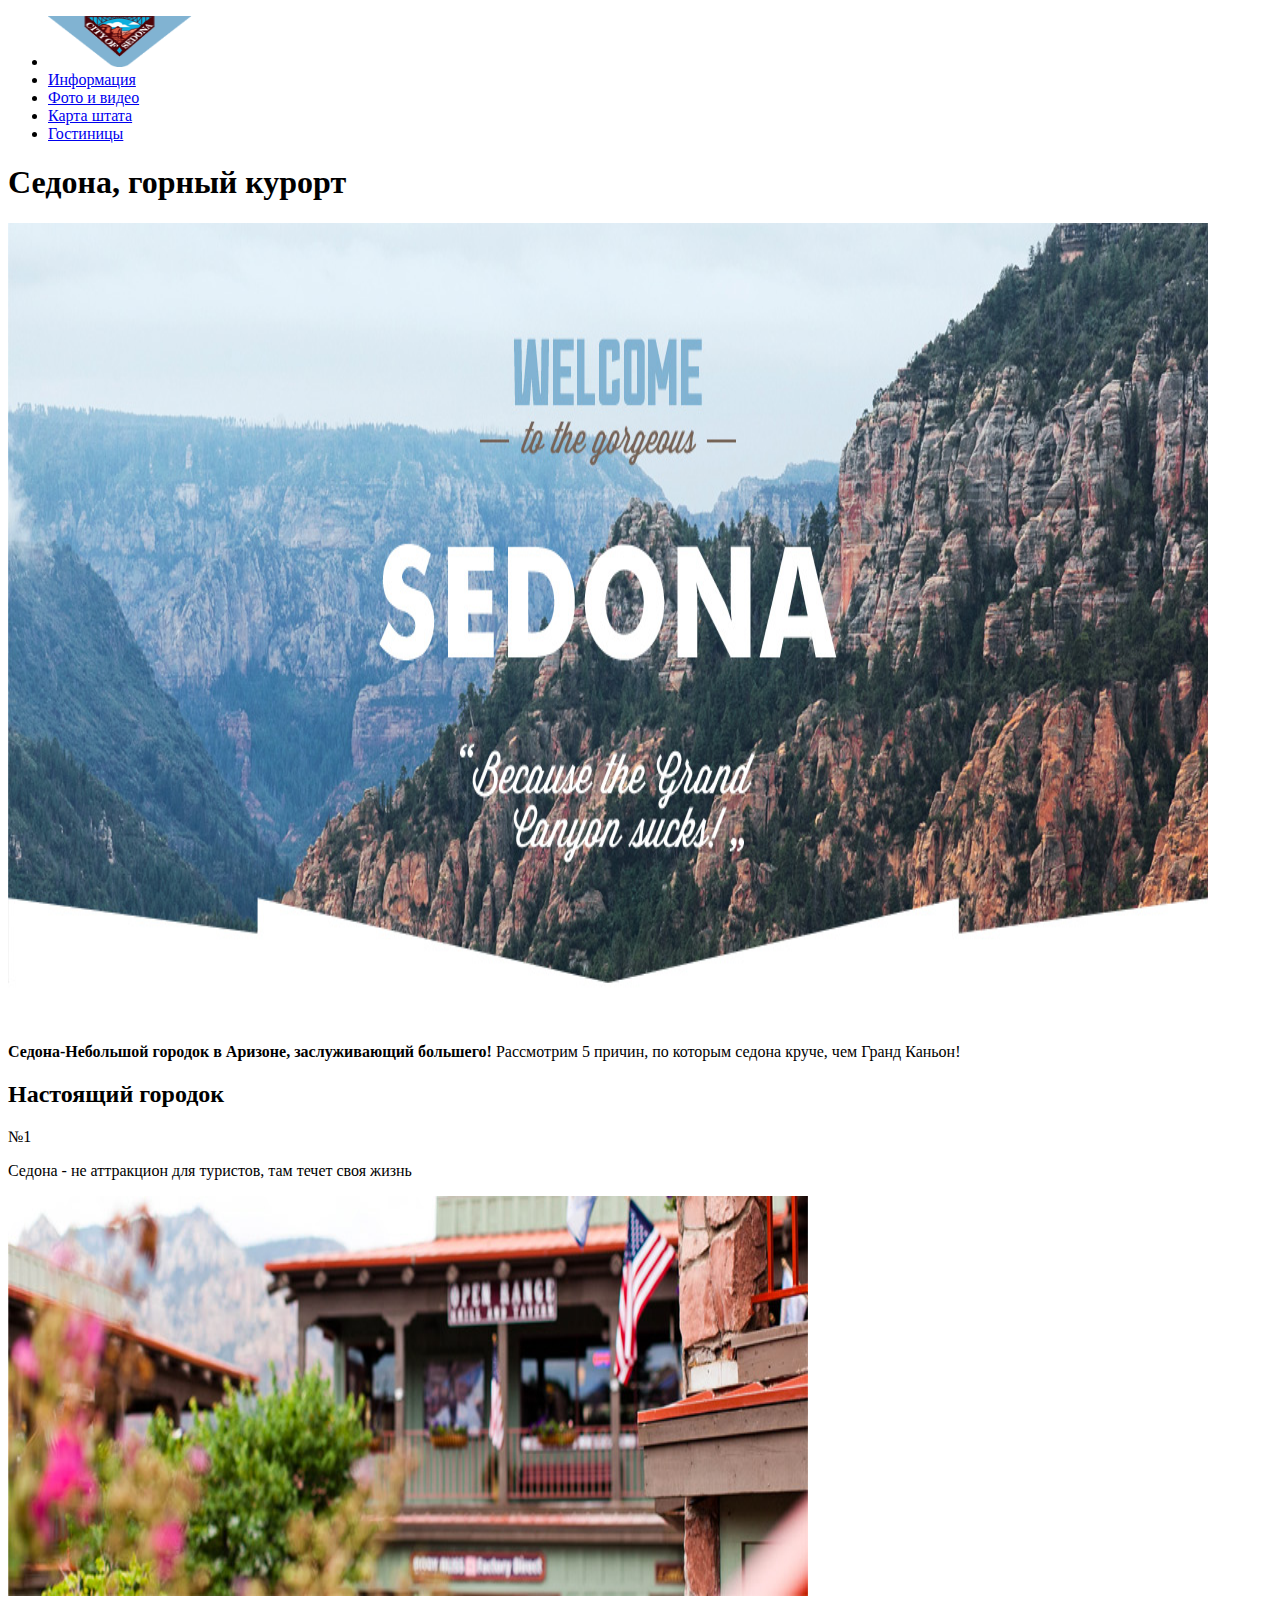
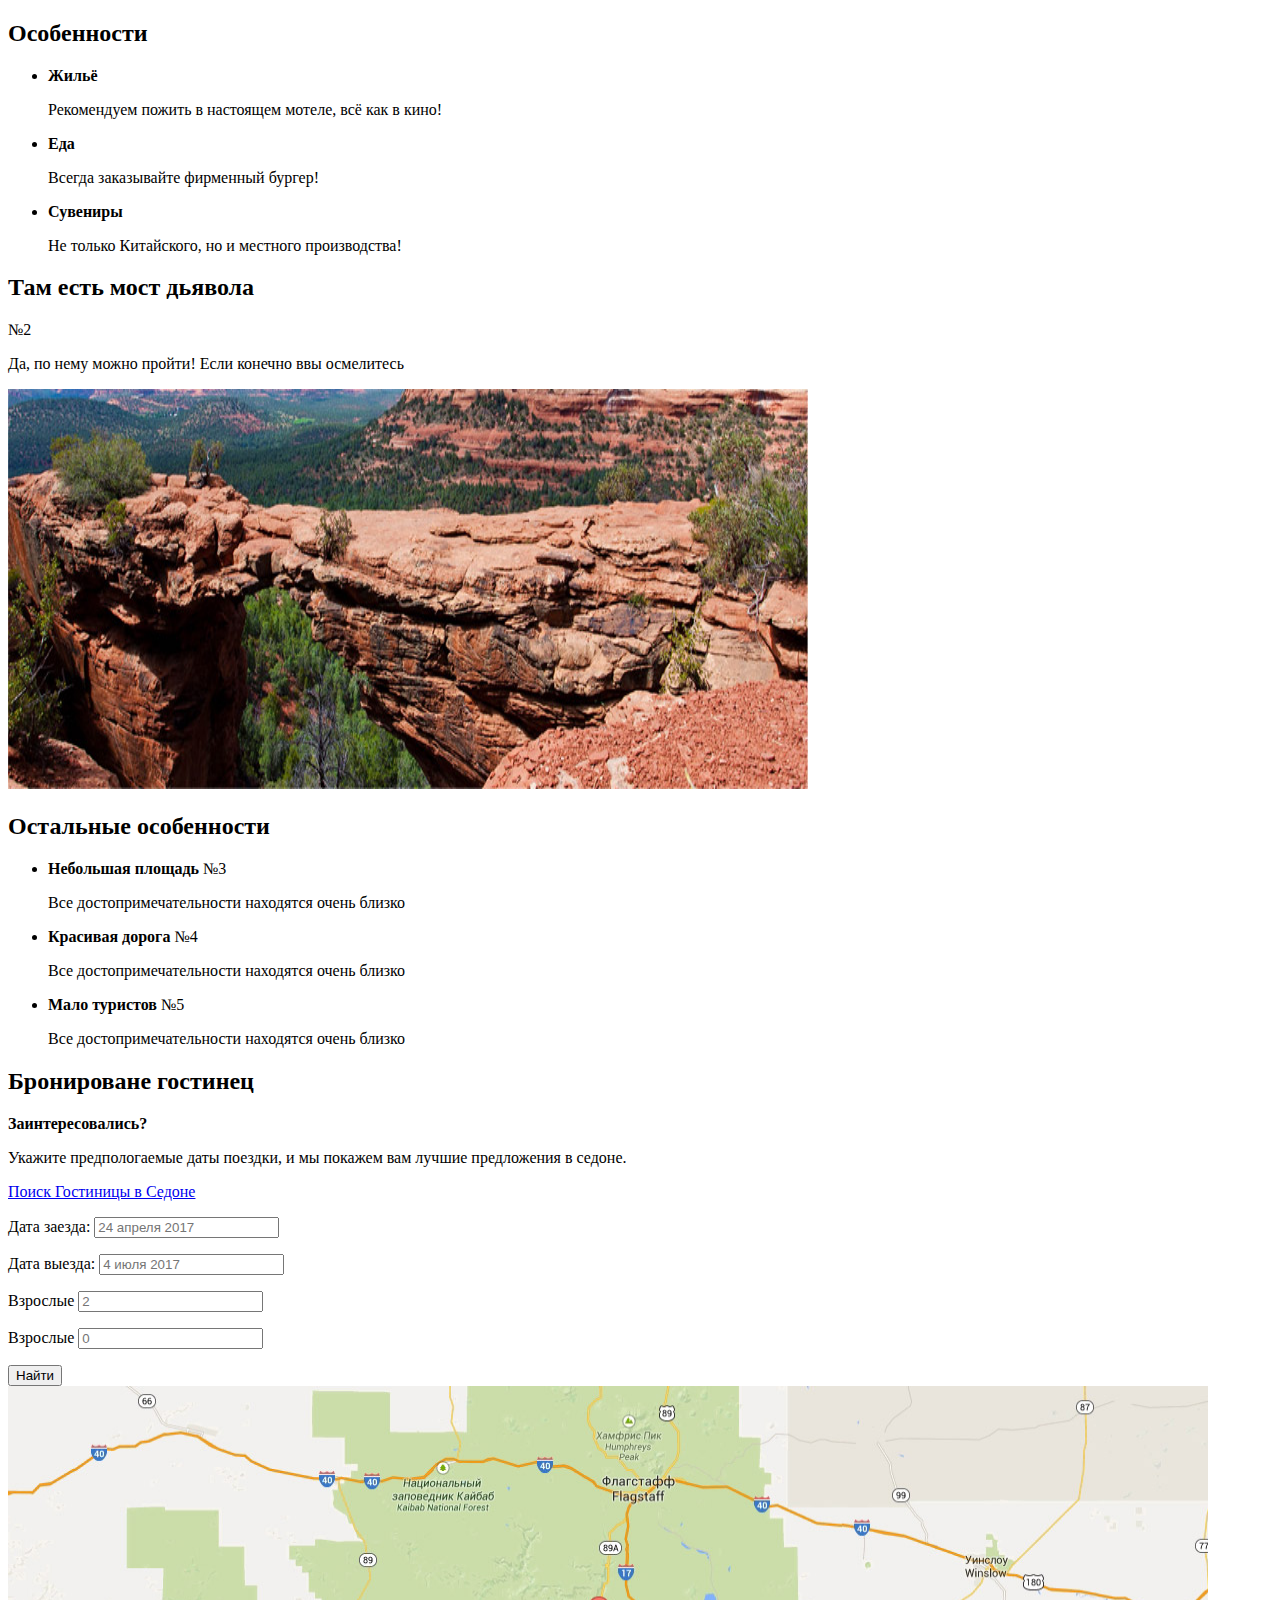
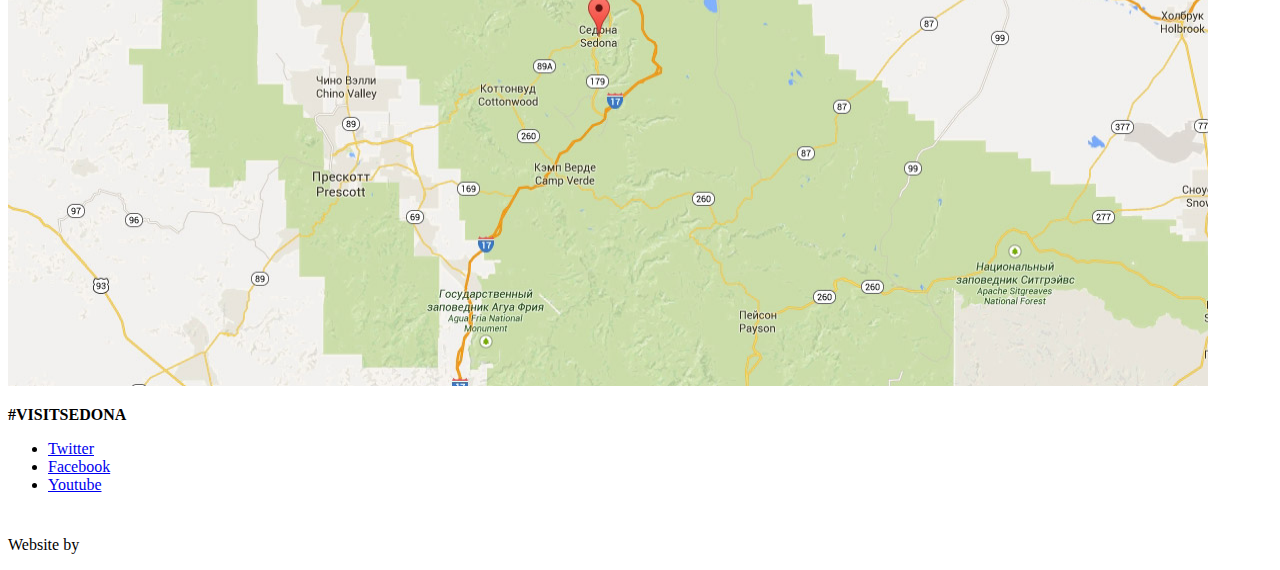
==== Sedona/index.html @ 6affe946 "HTML FULL READY NEXT CSS" ====
<!doctype html>
<html lang='ru'>
  <head>
    <title>Sedona</title>
    <meta charset="utf-8">
    <link rel="stylesheet" href="css/style.css">
  </head>
  <body>
    <header class= "main-header">
      <nav class= "main-nav">
        <ul class= "site-navigate">
          <li><a href= "#" class="main-logo"><img src= "img/logo.png" width="144" height="51" alt= "Логотип Седоны"></a></li>
          <li><a href= "#">Информация</a></li>
          <li><a href= "#">Фото и видео</a></li>
          <li><a href= "#">Карта штата</a></li>
          <li><a href= "#">Гостиницы</a></li>
        </ul>
      </nav>
    </header>
    <main>
      <h1 class="visually-hidden">Седона, горный курорт</h1>
      <img src= "img/index/bg.jpg" class= "main-img" width= "1200" height= "800" alt= "Главный вид гор Седоны">
      <p class= "slogan">
        <b>Седона-Небольшой городок в Аризоне, заслуживающий большего!</b>
        <span>Рассмотрим 5 причин, по которым седона круче, чем Гранд Каньон!</span>
      </p>
      <section class= "feature-top">
        <div class= "feature feature-left">
          <h2>Настоящий городок</h2>
          <span class= "numb">№1</span>
          <p>Седона - не аттракцион для туристов, там течет своя жизнь</p>
        </div>
        <img src= "img/index/feature-1.jpg" width= "800" height= "400" alt= "Изображение отеля">
      </section>
      <section class= "specials">
        <h2 class= "visually-hidden">Особенности</h2>
        <ul class= "specials-list">
          <li class= "home">
            <b>Жильё</b>
            <p>Рекомендуем пожить в настоящем мотеле, всё как в кино!</p>
          </li>
          <li class= "burger">
            <b>Еда</b>
            <p>Всегда заказывайте фирменный бургер!</p>
          </li>
          <li class= "present">
            <b>Сувениры</b>
            <p>Не только Китайского, но и местного производства!</p>
          </li>
        </ul>
      </section>
      <section class= "feature-down">
        <div class= "feature feature-right">
          <h2>Там есть мост дьявола</h2>
          <span class= "numb">№2</span>
          <p>Да, по нему можно пройти! Если конечно ввы осмелитесь</p>
        </div>
        <img src= "img/index/feature-2.jpg" width= "800" height= "400" alt= "Изображение Гранд-каньона">
      </section>
      <section class= "other-feature">
        <h2 class= "visually-hidden">Остальные особенности</h2>
        <ul class= "feature-list">
          <li>
            <b>Небольшая площадь</b>
            <span class= "numb">№3</span>
            <p>Все достопримечательности находятся очень близко</p>
          </li>
          <li>
            <b>Красивая дорога</b>
            <span class= "numb">№4</span>
            <p>Все достопримечательности находятся очень близко</p>
          </li>
          <li>
            <b>Мало туристов</b>
            <span class= "numb">№5</span>
            <p>Все достопримечательности находятся очень близко</p>
          </li>
        </ul>
      </section>
      <section class= "booking">
        <h2 class= "visually-hidden">Бронироване гостинец</h2>
        <b>Заинтересовались?</b>
        <p>Укажите предпологаемые даты поездки, и мы покажем вам лучшие предложения в седоне.</p>
        <a href= "#" class= "booking-button">Поиск Гостиницы в Седоне</a>
        <form method= "post" action= "https://echo.htmlacademy.ru" class= "booking-form">
          <p>
            <label for= "checkin">Дата заезда:</label>
            <input type= "text" id= "checkin" name="checkin" value="" placeholder="24 апреля 2017">
          </p>
          <p>
            <label for= "checkout">Дата выезда:</label>
            <input type= "text" id= "checkout" name="checkout" value="" placeholder="4 июля 2017">
          </p>
          <div class= "guests">
            <p>
              <label for= "adult">Взрослые</label>
              <span class= "plus"></span>
              <input type= "number" id= "adult" name="adult" value="" placeholder="2">
              <span class= "minus"></span>
            </p>
            <p>
              <label for= "child">Взрослые</label>
              <span class= "plus"></span>
              <input type= "number" id= "child" name="child" value="" placeholder="0">
              <span class= "minus"></span>
            </p>
          </div>
          <button type= "submit" class= "button button-booking">Найти</button>
        </form>
      </section>
      <img src= "img/index/map.jpg" class= "map" width="1200" height="600" alt="Карта">
    </main>
    <footer class= "main-footer">
      <p><b class= "Heshtag"> #VISITSEDONA </b></p>
      <div class= "social">
        <ul class= "social-list">
          <li><a href= "#" class= "button social-button social-button-tw" aria-label= "Twitter">Twitter</a></li>
          <li><a href= "#" class= "button social-button social-button-fb" aria-label= "Facebook">Facebook</a></li>
          <li><a href= "#" class= "button social-button social-button-yt" aria-label= "Youtube">Youtube</a></li>
        </ul>
      </div>
      <p class= "copyright">
        <span>Website by</span>
        <a href= "#"><img src= "img/htmllogo.svg" width= "115" height="40" alt= "Логотип HTMLACADEMY"></a>
      </p>
    </footer>
  </body>
</html>
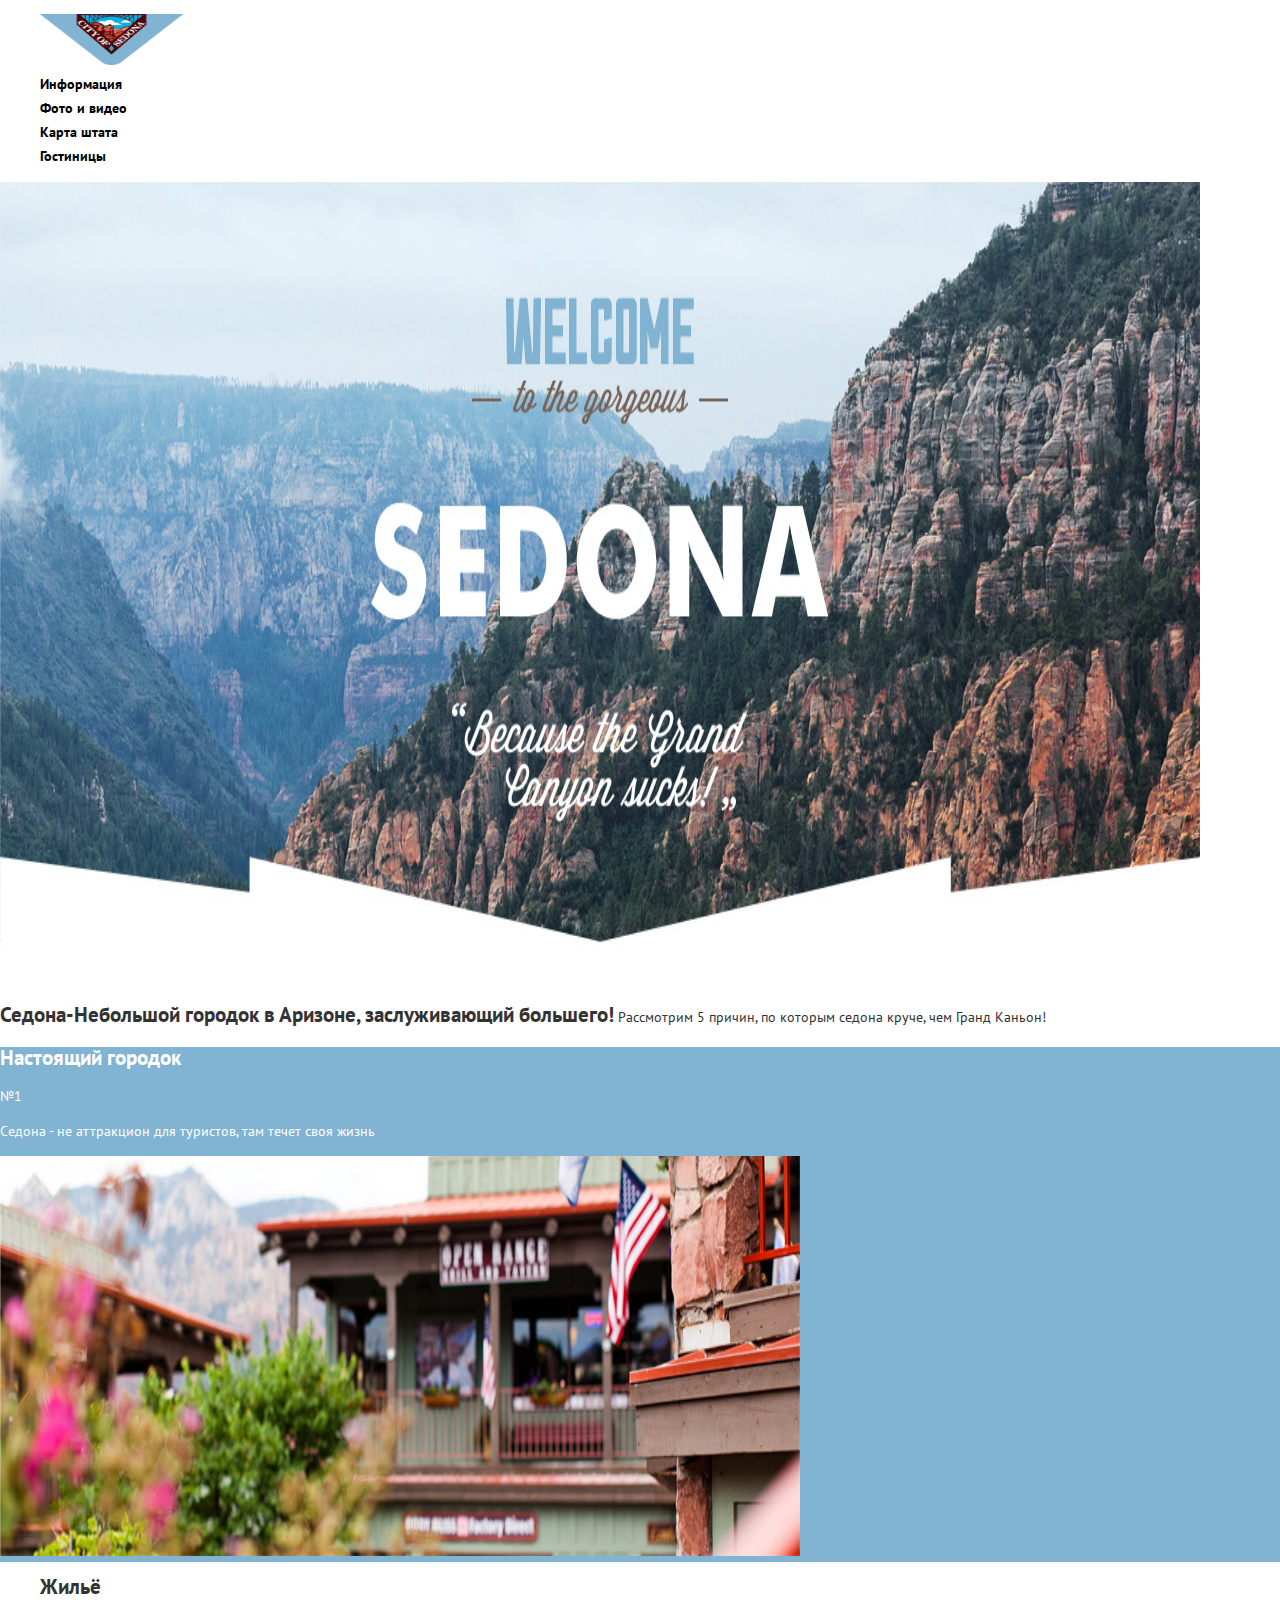
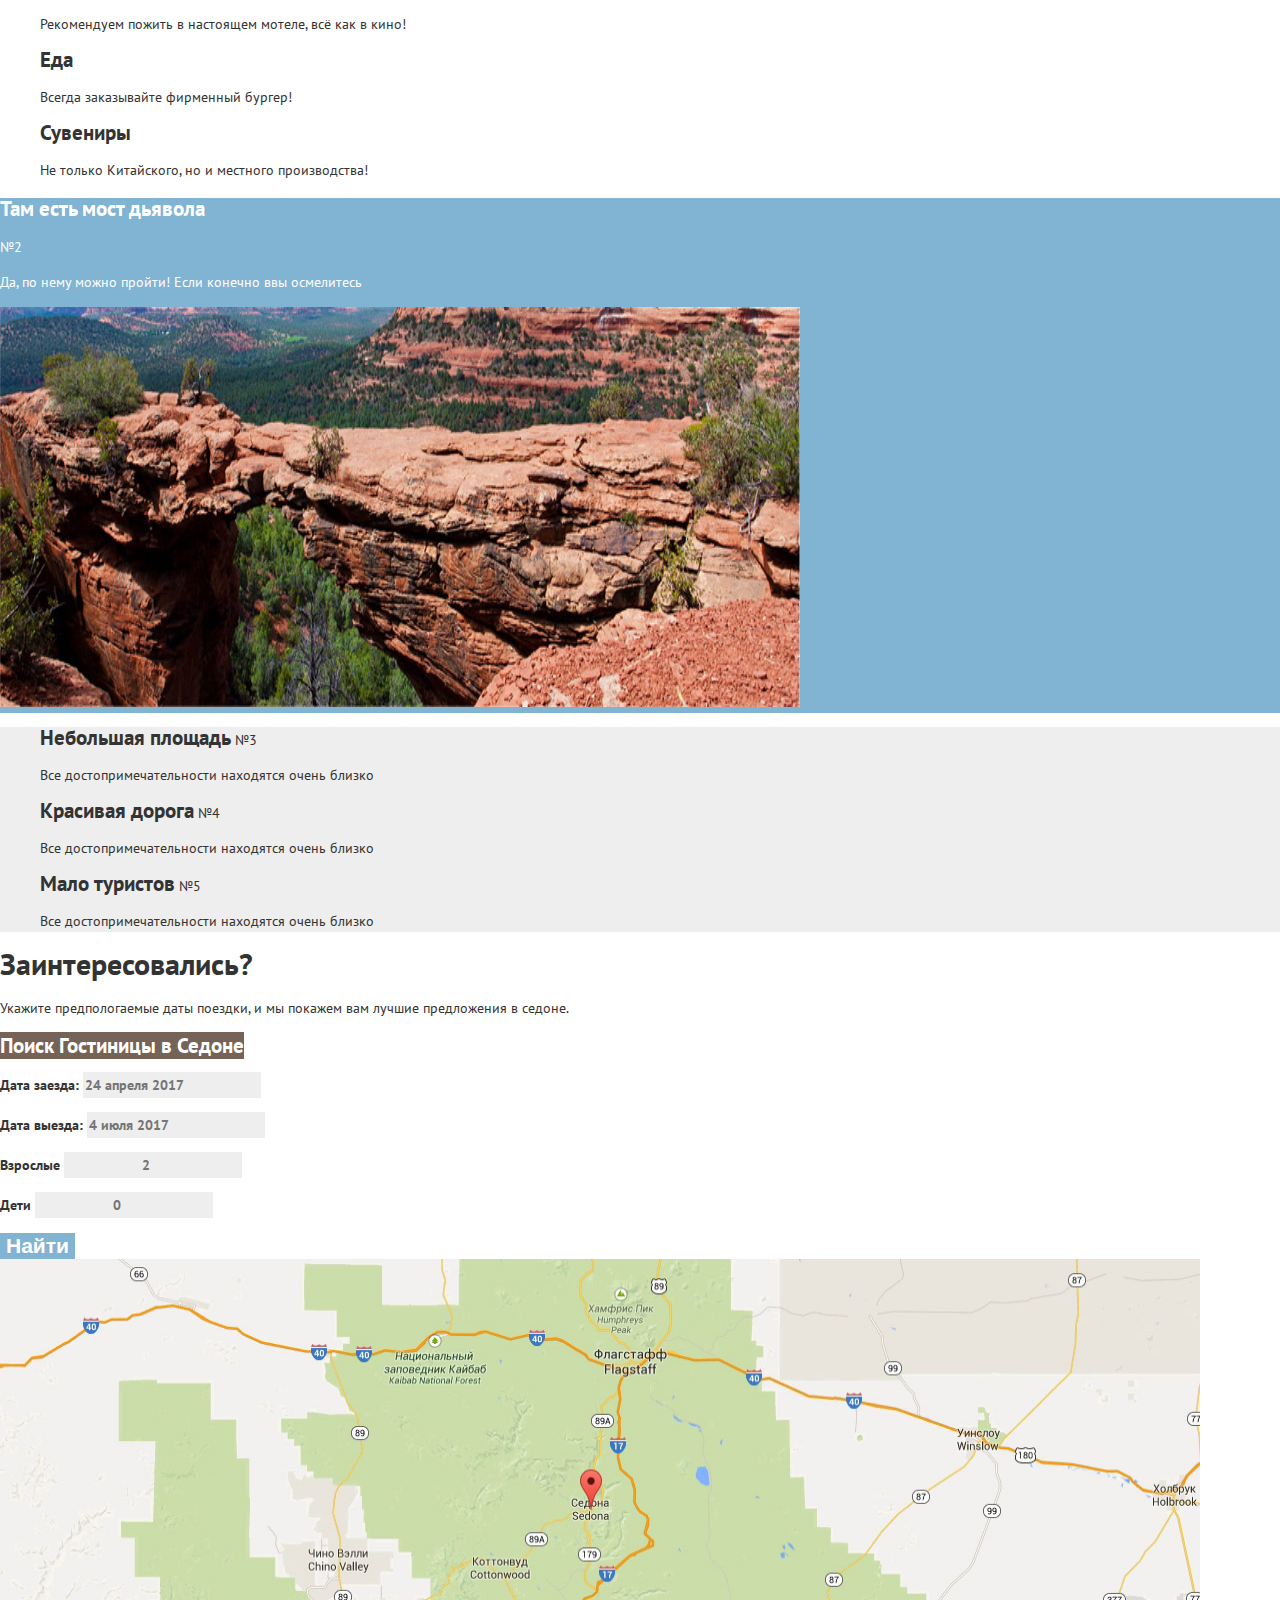
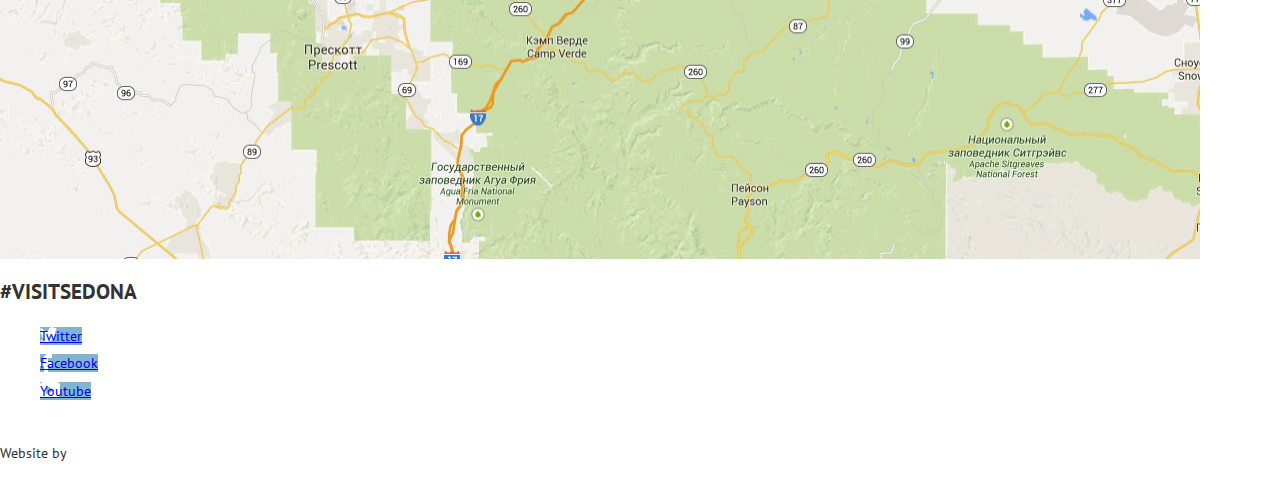
==== commit 34c2aa8c: "Sedona Base CSS READY" ====
--- a/Sedona/index.html
+++ b/Sedona/index.html
@@ -3,6 +3,7 @@
   <head>
     <title>Sedona</title>
     <meta charset="utf-8">
+    <link href="https://fonts.googleapis.com/css2?family=PT+Sans:wght@400;700&display=swap" rel="stylesheet">
     <link rel="stylesheet" href="css/style.css">
   </head>
   <body>
@@ -24,7 +25,7 @@
         <b>Седона-Небольшой городок в Аризоне, заслуживающий большего!</b>
         <span>Рассмотрим 5 причин, по которым седона круче, чем Гранд Каньон!</span>
       </p>
-      <section class= "feature-top">
+      <section class= "feature feature-top">
         <div class= "feature feature-left">
           <h2>Настоящий городок</h2>
           <span class= "numb">№1</span>
@@ -49,7 +50,7 @@
           </li>
         </ul>
       </section>
-      <section class= "feature-down">
+      <section class= "feature feature-down">
         <div class= "feature feature-right">
           <h2>Там есть мост дьявола</h2>
           <span class= "numb">№2</span>
@@ -99,13 +100,13 @@
               <span class= "minus"></span>
             </p>
             <p>
-              <label for= "child">Взрослые</label>
+              <label for= "child">Дети</label>
               <span class= "plus"></span>
               <input type= "number" id= "child" name="child" value="" placeholder="0">
               <span class= "minus"></span>
             </p>
           </div>
-          <button type= "submit" class= "button button-booking">Найти</button>
+          <button type= "submit" class= "button find-booking">Найти</button>
         </form>
       </section>
       <img src= "img/index/map.jpg" class= "map" width="1200" height="600" alt="Карта">
@@ -114,9 +115,9 @@
       <p><b class= "Heshtag"> #VISITSEDONA </b></p>
       <div class= "social">
         <ul class= "social-list">
-          <li><a href= "#" class= "button social-button social-button-tw" aria-label= "Twitter">Twitter</a></li>
-          <li><a href= "#" class= "button social-button social-button-fb" aria-label= "Facebook">Facebook</a></li>
-          <li><a href= "#" class= "button social-button social-button-yt" aria-label= "Youtube">Youtube</a></li>
+          <li><a href= "#" class= "social-button social-button-tw" aria-label= "Twitter">Twitter</a></li>
+          <li><a href= "#" class= "social-button social-button-fb" aria-label= "Facebook">Facebook</a></li>
+          <li><a href= "#" class= "social-button social-button-yt" aria-label= "Youtube">Youtube</a></li>
         </ul>
       </div>
       <p class= "copyright">
--- a/Sedona/css/style.css
+++ b/Sedona/css/style.css
@@ -0,0 +1,227 @@
+.visually-hidden{
+  padding: 0;
+  margin: 0;
+
+  width: 0px;
+  height: 0px;
+  position: absolute;
+  visibility: hidden;
+}
+
+body{
+  margin: 0;
+  padding: 0;
+
+  font-family: "PT Sans","Arial", sans-serif;
+  font-size: 14px;
+  line-height: 21px;
+  color: #333333;
+  background-color: white;
+
+}
+
+.site-navigate{
+  list-style: none;
+}
+
+.site-navigate a{
+  color: black;
+  font-weight: 700;
+  line-height: 24px;
+  text-decoration: none;
+}
+
+.slogan{
+  line-height: 26px;
+}
+
+.slogan b {
+    font-size: 21px;
+}
+
+.feature{
+  background-color: #81b3d2;
+  color: white;
+}
+
+.feature h2{
+  font-size: 21px;
+}
+
+.specials{
+  background-color: #ffffff;
+}
+
+.specials-list,
+.feature-list{
+  list-style: none;
+}
+
+.specials-list b,
+.feature-list b {
+  font-size: 21px;
+}
+
+.other-feature{
+   background-color: #eeeeee;
+}
+
+.booking b{
+  font-size: 30px;
+  line-height: 36px;
+}
+
+.booking p{
+  line-height: 24px;
+}
+
+.booking-button{
+  color: white;
+  font-weight: bold;
+  font-size: 21px;
+  line-height: 24px;
+
+  background-color: #766357;
+  text-align: center;
+  vertical-align: middle;
+  text-decoration: none;
+}
+
+.booking-form{
+  line-height: 26px;
+  font-weight: bold;
+}
+
+.booking-form input{
+  font: inherit;
+  background-color: #eeeeee;
+  border: 0;
+}
+
+.guests input{
+  text-align: center;
+}
+
+.find-booking{
+  color: white;
+  font-weight: bold;
+  font-size: 21px;
+  line-height: 24px;
+  border: 0;
+
+  background-color: #81b3d2;
+  text-align: center;
+  vertical-align: middle;
+  text-decoration: none;
+}
+
+.main-footer{
+  line-height: 26px;
+  background-color: rgba(255,255,255,0.9);
+}
+
+.Heshtag{
+  font-size: 21px;
+  font-weight: bold;
+}
+
+.social-list{
+  list-style: none;
+}
+
+.social-button{
+  background-color:#81b3d2;
+  text-align: center;
+  vertical-align: middle;
+
+}
+
+.social-button-tw{
+  background-image: url("../img/index/twitter.svg");
+  background-repeat: no-repeat;
+}
+
+.social-button-fb{
+  background-image: url("../img/index/fb.svg");
+  background-repeat: no-repeat;
+}
+.social-button-yt{
+  background-image: url("../img/index/youtube.svg");
+  background-repeat: no-repeat;
+}
+
+.options{
+  color: white;
+  background-image: url("../img/hotels/filter.jpg");
+}
+
+.additional-list{
+  list-style: none;
+}
+
+.options h2{
+  font-size: 16px;
+  line-height: 21px;
+}
+
+.filter{
+  font-size: 12px;
+  line-height: 18px;
+}
+
+.filter-options{
+  list-style: none;
+}
+
+.filter-options a{
+  color: #e6e6e6;
+}
+
+.filter-options .active-option{
+  color: #81b3d2;
+  text-decoration: none;
+}
+
+.filter h2{
+  font-size: 21px;
+  line-height: 26px;
+  font-weight: bold;
+}
+
+.filter-buttons{
+  list-style: none;
+}
+
+.hotels-list{
+  list-style: none;
+}
+
+.hotel h3{
+  font-size:21px;
+  line-height: 26px;
+}
+
+.button{
+  text-align: center;
+  font-weight: bold;
+  text-decoration: none;
+  color: white;
+  vertical-align: middle;
+}
+
+.button-blue{
+  background-color: #81b3d2;
+}
+
+.button-brown{
+  background-color: #766357;
+}
+
+.rate{
+  background-color: #f2f2f2;
+}
+
+.starts{
+  background-image: url(../img/hotels/star.svg);
+  background-repeat: repeat-x;
+}
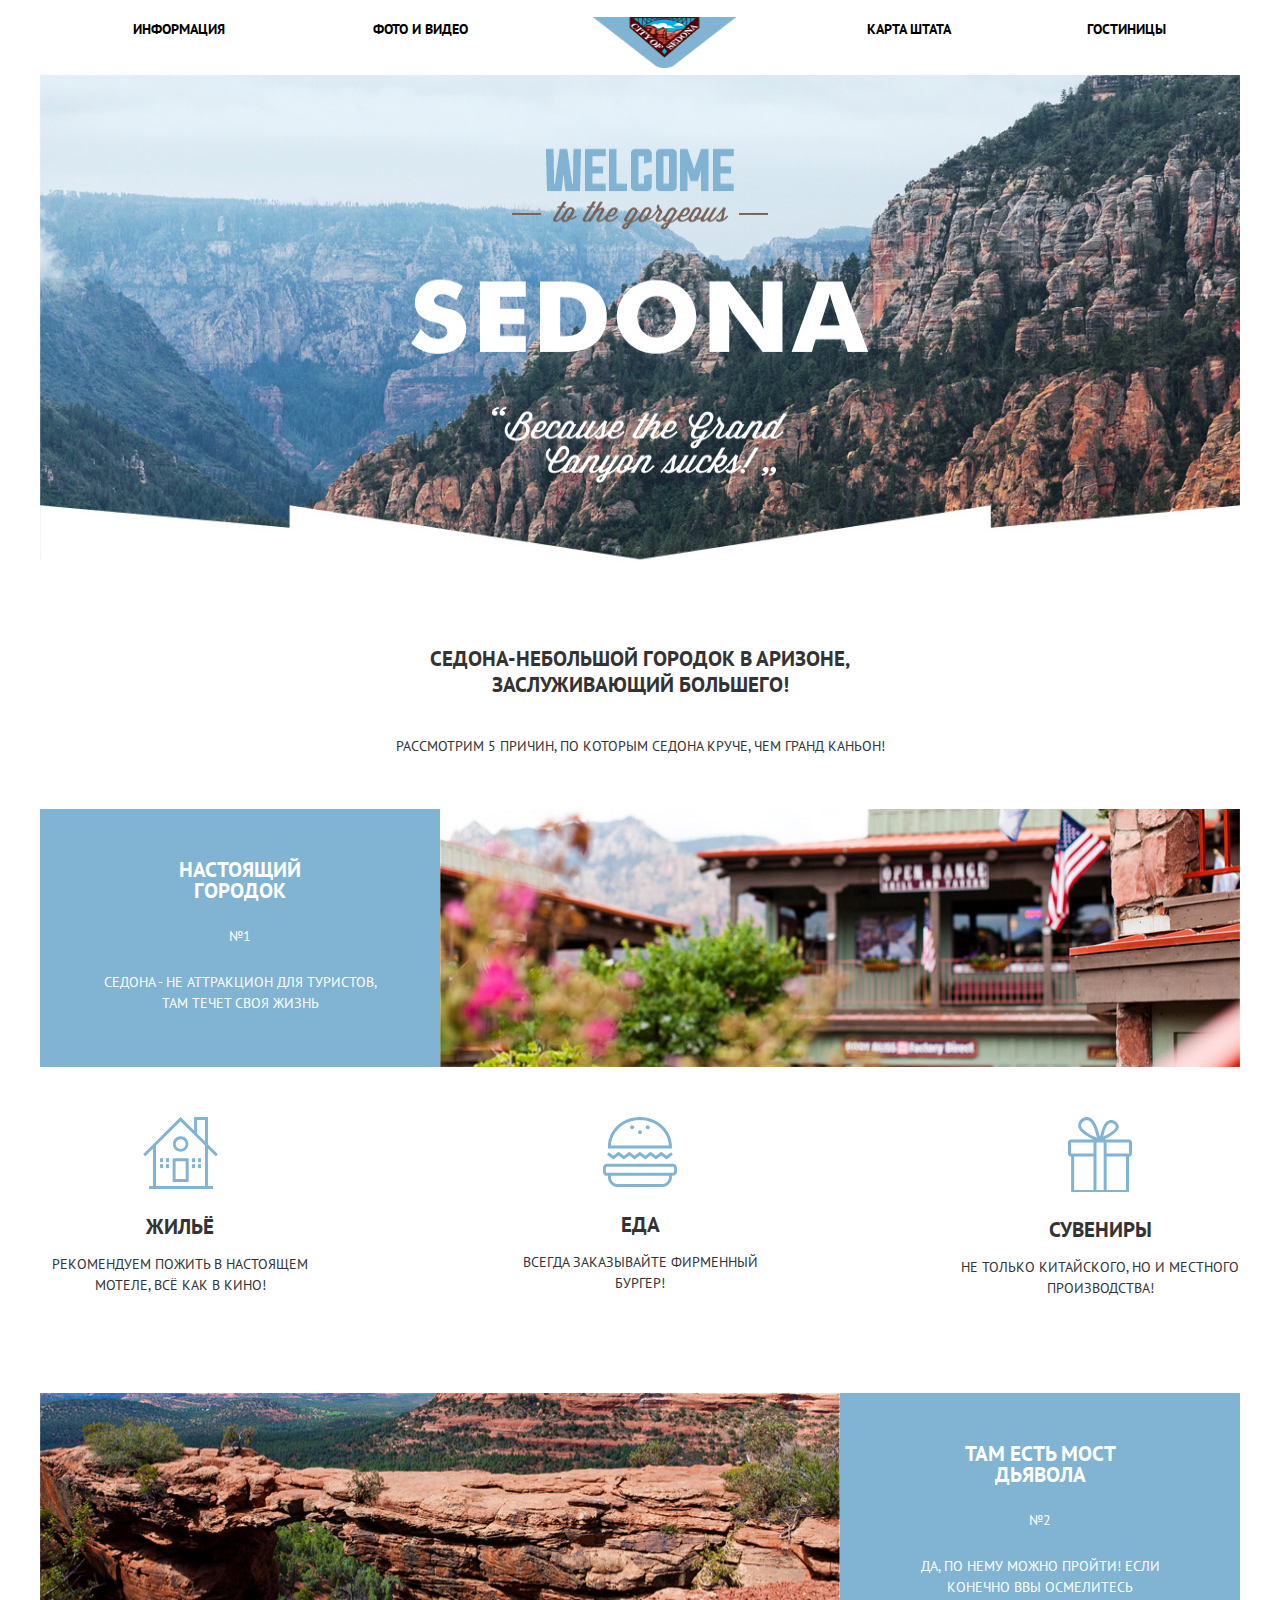
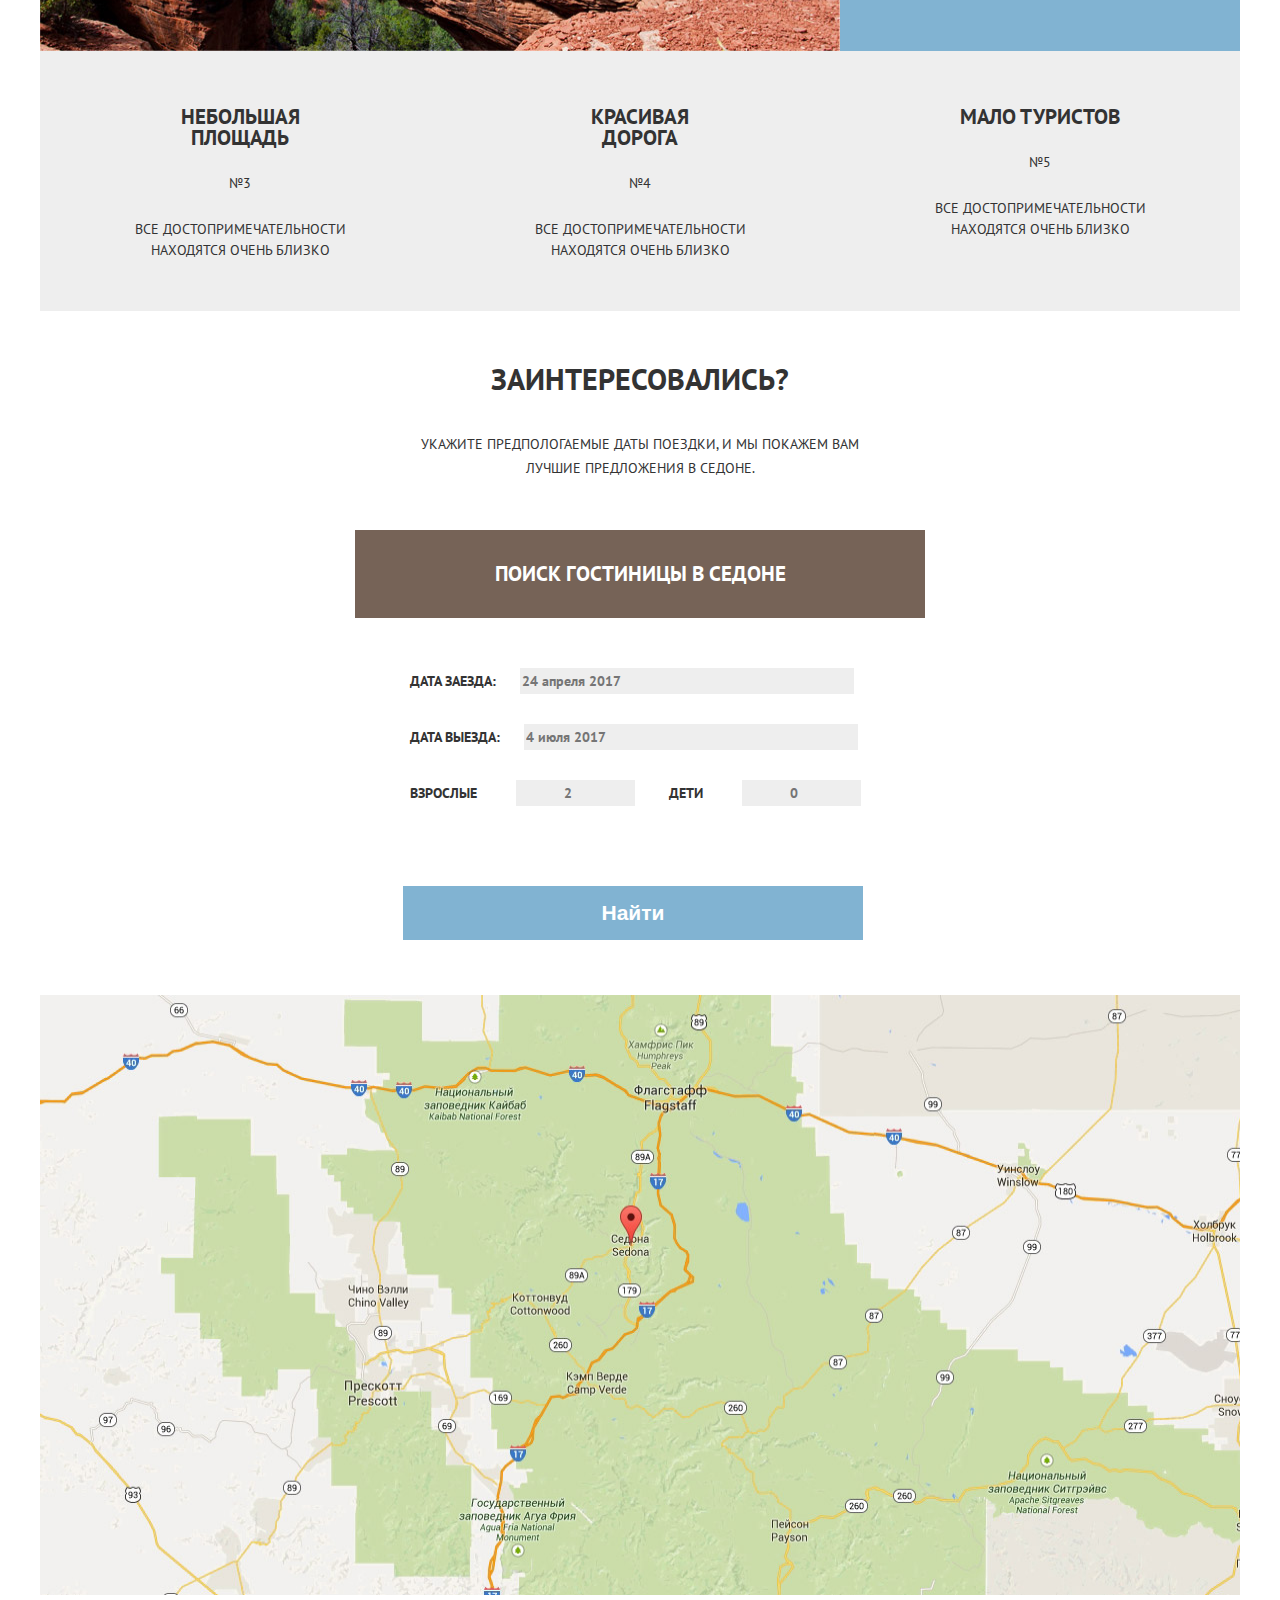
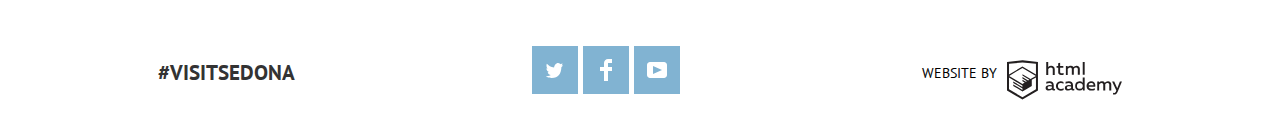
==== commit 7b1b2154: "Sedona WEB Full READY" ====
--- a/Sedona/index.html
+++ b/Sedona/index.html
@@ -8,81 +8,99 @@
   </head>
   <body>
     <header class= "main-header">
+      <div class= "container">
       <nav class= "main-nav">
         <ul class= "site-navigate">
-          <li><a href= "#" class="main-logo"><img src= "img/logo.png" width="144" height="51" alt= "Логотип Седоны"></a></li>
+          <li class="main-logo"><a href= "#" ><img src= "img/logo.png" width="144" height="51" alt= "Логотип Седоны"></a></li>
           <li><a href= "#">Информация</a></li>
           <li><a href= "#">Фото и видео</a></li>
           <li><a href= "#">Карта штата</a></li>
           <li><a href= "#">Гостиницы</a></li>
         </ul>
       </nav>
+    </div>
     </header>
     <main>
+      <div class= "container">
       <h1 class="visually-hidden">Седона, горный курорт</h1>
       <img src= "img/index/bg.jpg" class= "main-img" width= "1200" height= "800" alt= "Главный вид гор Седоны">
       <p class= "slogan">
         <b>Седона-Небольшой городок в Аризоне, заслуживающий большего!</b>
         <span>Рассмотрим 5 причин, по которым седона круче, чем Гранд Каньон!</span>
       </p>
-      <section class= "feature feature-top">
-        <div class= "feature feature-left">
+    </div>
+      <section class= "features feature-top">
+        <div class= "container">
+        <div class= "feature-about feature-left">
           <h2>Настоящий городок</h2>
           <span class= "numb">№1</span>
           <p>Седона - не аттракцион для туристов, там течет своя жизнь</p>
         </div>
-        <img src= "img/index/feature-1.jpg" width= "800" height= "400" alt= "Изображение отеля">
+        <img src= "img/index/feature-1.jpg" width= "800" height= "258" alt= "Изображение отеля">
+        </div>
       </section>
+            <div class= "container">
       <section class= "specials">
         <h2 class= "visually-hidden">Особенности</h2>
         <ul class= "specials-list">
-          <li class= "home">
+          <li>
+            <span class= "specials-img home"></span>
             <b>Жильё</b>
             <p>Рекомендуем пожить в настоящем мотеле, всё как в кино!</p>
           </li>
-          <li class= "burger">
+          <li>
+            <span class= "specials-img burger"></span>
             <b>Еда</b>
             <p>Всегда заказывайте фирменный бургер!</p>
           </li>
-          <li class= "present">
+          <li>
+            <span class= "specials-img present"></span>
             <b>Сувениры</b>
             <p>Не только Китайского, но и местного производства!</p>
           </li>
         </ul>
       </section>
-      <section class= "feature feature-down">
-        <div class= "feature feature-right">
+      </div>
+      <section class= "features feature-down">
+        <div class= "container">
+        <div class= "feature-about feature-right">
           <h2>Там есть мост дьявола</h2>
           <span class= "numb">№2</span>
           <p>Да, по нему можно пройти! Если конечно ввы осмелитесь</p>
         </div>
-        <img src= "img/index/feature-2.jpg" width= "800" height= "400" alt= "Изображение Гранд-каньона">
+        <img src= "img/index/feature-2.jpg" width= "800" height= "258" alt= "Изображение Гранд-каньона">
+        </div>
       </section>
+      <div class= "container">
       <section class= "other-feature">
         <h2 class= "visually-hidden">Остальные особенности</h2>
         <ul class= "feature-list">
-          <li>
+          <li class= "feature-about">
             <b>Небольшая площадь</b>
             <span class= "numb">№3</span>
             <p>Все достопримечательности находятся очень близко</p>
           </li>
-          <li>
+          <li class= "feature-about">
             <b>Красивая дорога</b>
             <span class= "numb">№4</span>
             <p>Все достопримечательности находятся очень близко</p>
           </li>
-          <li>
+          <li class= "feature-about">
             <b>Мало туристов</b>
             <span class= "numb">№5</span>
             <p>Все достопримечательности находятся очень близко</p>
           </li>
         </ul>
       </section>
+      </div>
       <section class= "booking">
+        <div class= "container">
+        <div class= "content-text">
         <h2 class= "visually-hidden">Бронироване гостинец</h2>
         <b>Заинтересовались?</b>
         <p>Укажите предпологаемые даты поездки, и мы покажем вам лучшие предложения в седоне.</p>
         <a href= "#" class= "booking-button">Поиск Гостиницы в Седоне</a>
+      </div>
         <form method= "post" action= "https://echo.htmlacademy.ru" class= "booking-form">
           <p>
             <label for= "checkin">Дата заезда:</label>
@@ -108,9 +126,13 @@
           </div>
           <button type= "submit" class= "button find-booking">Найти</button>
         </form>
-      </section>
+      </div>
+    </section>
+    <div class= "container">
       <img src= "img/index/map.jpg" class= "map" width="1200" height="600" alt="Карта">
+    </div>
     </main>
+          <div class= "container">
     <footer class= "main-footer">
       <p><b class= "Heshtag"> #VISITSEDONA </b></p>
       <div class= "social">
@@ -125,5 +147,6 @@
         <a href= "#"><img src= "img/htmllogo.svg" width= "115" height="40" alt= "Логотип HTMLACADEMY"></a>
       </p>
     </footer>
+        </div>
   </body>
 </html>
--- a/Sedona/css/style.css
+++ b/Sedona/css/style.css
@@ -12,6 +12,8 @@
   margin: 0;
   padding: 0;
 
+
+  text-transform: uppercase;
   font-family: "PT Sans","Arial", sans-serif;
   font-size: 14px;
   line-height: 21px;
@@ -20,9 +22,66 @@
 
 }
 
+.container{
+  width:1200px;
+  margin: 0 auto;
+}
+
+.inner-container{
+  width: 1060px;
+  margin: 0 auto;
+}
+
+.wrapper{
+  display: flex;
+}
+
+.main-header .container{
+  margin-top: 17px;
+}
+
+
 .site-navigate{
+  display: flex;
   list-style: none;
-}
+  padding: 0;
+  margin-left: 73px;
+  margin-bottom: 0px;
+}
+
+.site-navigate li{
+  display: flex;
+  width: 110px;
+  margin-right: 130px;
+}
+
+.site-navigate li:nth-child(1){
+  width:144px;
+  order: 3;
+}
+
+.site-navigate li:nth-child(2){
+  order: 1;
+  margin-left: 20px;
+}
+
+.site-navigate li:nth-child(3){
+  order: 2;
+  margin-right: 110px;
+  margin-left: 0px;
+}
+
+.site-navigate li:nth-child(4){
+  order: 3;
+  margin-right: 110px;
+
+}
+
+.site-navigate li:nth-child(5){
+  order: 4;
+  margin-right: 0px;
+}
+
 
 .site-navigate a{
   color: black;
@@ -31,30 +90,128 @@
   text-decoration: none;
 }
 
+.main-img{
+  height: 510px;
+}
+
 .slogan{
+  width: 500px;
+  display: flex;
+  flex-direction: column;
+  margin: 0 auto;
+  margin-top: 55px;
+  margin-bottom: 50px;
   line-height: 26px;
+  text-align: center;
 }
 
 .slogan b {
     font-size: 21px;
-}
-
-.feature{
+    margin-bottom: 35px;
+}
+
+.features{
+  color: white;
+}
+
+.feature-left,
+.feature-right{
   background-color: #81b3d2;
-  color: white;
-}
-
-.feature h2{
+}
+
+.feature-right{
+  order: 2;
+}
+
+.features .container{
+  display: flex;
+  width: 1200px;
+  padding: 0;
+}
+
+.feature-about h2
+{
+  margin: 0 auto;
+  margin-top: 50px;
+  margin-bottom: 25px;
+  width: 160px;
   font-size: 21px;
+}
+
+.feature-about b{
+  margin: 0 auto;
+  margin-top: 55px;
+  margin-bottom: 25px;
+  width: 160px;
+  font-size: 21px;
+}
+
+.feature-about{
+  display:flex;
+  flex-direction: column;
+  width: 400px;
+  text-align: center;
+}
+
+.feature-about p{
+  width:280px;
+  margin: 0 auto;
+  margin-top: 25px;
+  margin-bottom: 50px;
+}
+
+.features img{
+  width: 800px;
 }
 
 .specials{
   background-color: #ffffff;
 }
 
+.specials-list li{
+  width: 280px;
+  text-align: center;
+}
+
+.specials-img{
+  display: block;
+  margin-bottom: 27px;
+  margin-top: 50px;
+  margin-left: auto;
+  margin-right: auto;
+}
+
+.home{
+  width: 75px;
+  height: 72px;
+  background-image: url("../img/index/home.svg");
+  background-repeat: no-repeat;
+}
+
+.burger{
+  width: 74px;
+  height: 70px;
+  background-image: url("../img/index/burger.svg");
+  background-repeat: no-repeat;
+}
+
+.present{
+  height: 75px;
+  width: 64px;
+  background-image: url("../img/index/present.svg");
+  background-repeat: no-repeat;
+}
+
 .specials-list,
 .feature-list{
+  margin: 0;
+  padding: 0;
   list-style: none;
+  display: flex;
+  justify-content: space-between;
+}
+.specials-list{
+  margin-bottom: 80px;
 }
 
 .specials-list b,
@@ -64,9 +221,19 @@
 
 .other-feature{
    background-color: #eeeeee;
+  margin-bottom: 50px;
+}
+
+.booking .container{
 }
 
 .booking b{
+  display: block;
+  margin: 0 auto;
+
+  margin-bottom: 35px;
+  text-align: center;
+  width: 320px;
   font-size: 30px;
   line-height: 36px;
 }
@@ -75,11 +242,22 @@
   line-height: 24px;
 }
 
+.content-text p{
+  margin: 0 auto;
+  margin-bottom: 50px;
+  text-align: center;
+  width: 450px;
+}
+
 .booking-button{
+  margin: 0 auto;
+  display: block;
+  width: 570px;
   color: white;
   font-weight: bold;
   font-size: 21px;
   line-height: 24px;
+  padding: 32px 0;
 
   background-color: #766357;
   text-align: center;
@@ -88,9 +266,26 @@
 }
 
 .booking-form{
+  width: 570px;
+  margin: 0 auto;
+  margin-bottom: 0;
+  padding-top: 50px;
   line-height: 26px;
   font-weight: bold;
 }
+
+.booking-form p{
+  padding: 0;
+  margin: 0 auto;
+  margin-bottom: 30px;
+  width:460px;
+}
+
+.booking-form input[type="text"]{
+    width: 330px;
+    margin-left: 20px;
+}
+
 
 .booking-form input{
   font: inherit;
@@ -98,11 +293,35 @@
   border: 0;
 }
 
+
+.guests{
+  width: 460px;
+  display: flex;
+  margin: 0 auto;
+}
+
 .guests input{
-  text-align: center;
-}
+  width: 115px;
+  text-align: center;
+  margin-left: 35px;
+}
+
+.guests p:nth-child(2){
+  padding-left: 29px;
+}
+
+.guests p{
+  box-sizing: border-box;
+  width: 230px;
+}
+
 
 .find-booking{
+  width: 460px;
+  margin-top: 50px;
+  margin-left: 48px;
+  margin-bottom: 55px;
+  padding: 15px 0;
   color: white;
   font-weight: bold;
   font-size: 21px;
@@ -116,6 +335,9 @@
 }
 
 .main-footer{
+  display: flex;
+  justify-content: space-around;
+  padding-top: 45px;
   line-height: 26px;
   background-color: rgba(255,255,255,0.9);
 }
@@ -126,13 +348,22 @@
 }
 
 .social-list{
+  display: flex;
   list-style: none;
+  padding: 0;
+  margin: 0;
 }
 
 .social-button{
+  display: block;
+  font-size: 0px;
+  width: 46px;
+  height: 48px;
   background-color:#81b3d2;
   text-align: center;
   vertical-align: middle;
+  background-position: center;
+  margin-right: 5px;
 
 }
 
@@ -150,13 +381,58 @@
   background-repeat: no-repeat;
 }
 
-.options{
+.copyright{
+  display: flex;
+  color: black;
+}
+
+.copyright span{
+  margin-right: 10px;
+}
+
+
+.options-form{
   color: white;
   background-image: url("../img/hotels/filter.jpg");
+  background-repeat: no-repeat;
+
+  margin-bottom: 30px;
+}
+
+.additonals,
+.buildtype{
+  border: 0px;
+  margin: 0;
+  padding: 0;
+  width: 155px;
+  margin-right: 100px;
 }
 
 .additional-list{
   list-style: none;
+  padding: 0;
+  margin: 0;
+}
+
+.additionals-item{
+  display: flex;
+  margin-top: 22px;
+}
+
+.additional-list:nth-last-child(1){
+  margin-bottom: 30px;
+}
+
+.real-checkbox{
+  width: 22px;
+  height: 22px;
+  background-image: url("../img/hotels/checkbox-off.svg");
+  order: -1;
+  margin-right: 15px;
+}
+
+.options{
+  margin-right: 325px;
 }
 
 .options h2{
@@ -165,12 +441,30 @@
 }
 
 .filter{
+  display:flex;
   font-size: 12px;
   line-height: 18px;
+  margin-bottom: 30px;
+}
+
+.filter p{
+  margin-top: 5px;
+  padding: 0;
+  margin-left: 48px;
+  margin-right: 40px;
 }
 
 .filter-options{
+  display:flex;
   list-style: none;
+  margin: 0;
+  padding: 0;
+
+  margin-top: 5px;
+}
+
+.filter-options li{
+  margin-right: 30px;
 }
 
 .filter-options a{
@@ -183,25 +477,82 @@
 }
 
 .filter h2{
+  padding: 0;
+  margin: 0;
   font-size: 21px;
   line-height: 26px;
   font-weight: bold;
 }
 
 .filter-buttons{
+  display: flex;
+  margin-left: auto;
   list-style: none;
 }
 
+.filter-button{
+  border:0;
+  font-size: 0px;
+  width: 11px;
+  height: 10px;
+}
+
+.filter-up{
+  background-image: url("../img/hotels/up.svg");
+  background-color: white;
+}
+
+.filter-down{
+
+  background-image: url("../img/hotels/down.svg");
+  background-color: white;
+  margin-left: 12px;
+
+}
+
 .hotels-list{
+  padding: 0;
+  margin: 0;
   list-style: none;
 }
 
+.hotel{
+  margin: 0;
+  padding: 30px 0;
+  border-top: 1px solid #e5e5e5;
+  border-bottom: 1px solid #e5e5e5;
+}
+
+.hotel .inner-container{
+  display: flex;
+}
+
 .hotel h3{
+  margin: 0;
+  padding: 0;
   font-size:21px;
   line-height: 26px;
 }
 
+.hotel-about p{
+  margin-top: 12px;
+  margin-bottom: 12px;
+}
+
+.hotel-about span{
+  margin-left: 40px;
+}
+
+.hotel img{
+  margin-right: 30px;
+}
+
+.hotel-rating{
+  margin-left: auto;
+}
+
 .button{
+  box-sizing: border-box;
   text-align: center;
   font-weight: bold;
   text-decoration: none;
@@ -210,18 +561,44 @@
 }
 
 .button-blue{
+  padding-left: 16px;
+  padding-right: 16px;
+  width: 110px;
   background-color: #81b3d2;
+  margin-right: 5px;
 }
 
 .button-brown{
-  background-color: #766357;
+  width: 140px;
+  padding: 2px,0;
+  padding-left: 16px;
+  padding-right: 16px;
+  background-color: #766357
 }
 
 .rate{
   background-color: #f2f2f2;
+  padding: 0px 15px;
+  margin-top: 47px;
 }
 
 .starts{
+  margin-left: auto;
+  width: 18px;
+  height: 17px;
+  font-size: 0px;
   background-image: url(../img/hotels/star.svg);
   background-repeat: repeat-x;
 }
+
+.starts-2{
+  width: 36px;
+}
+
+.starts-3{
+  width:  54px;
+}
+
+.starts-4{
+  width: 72px;
+}
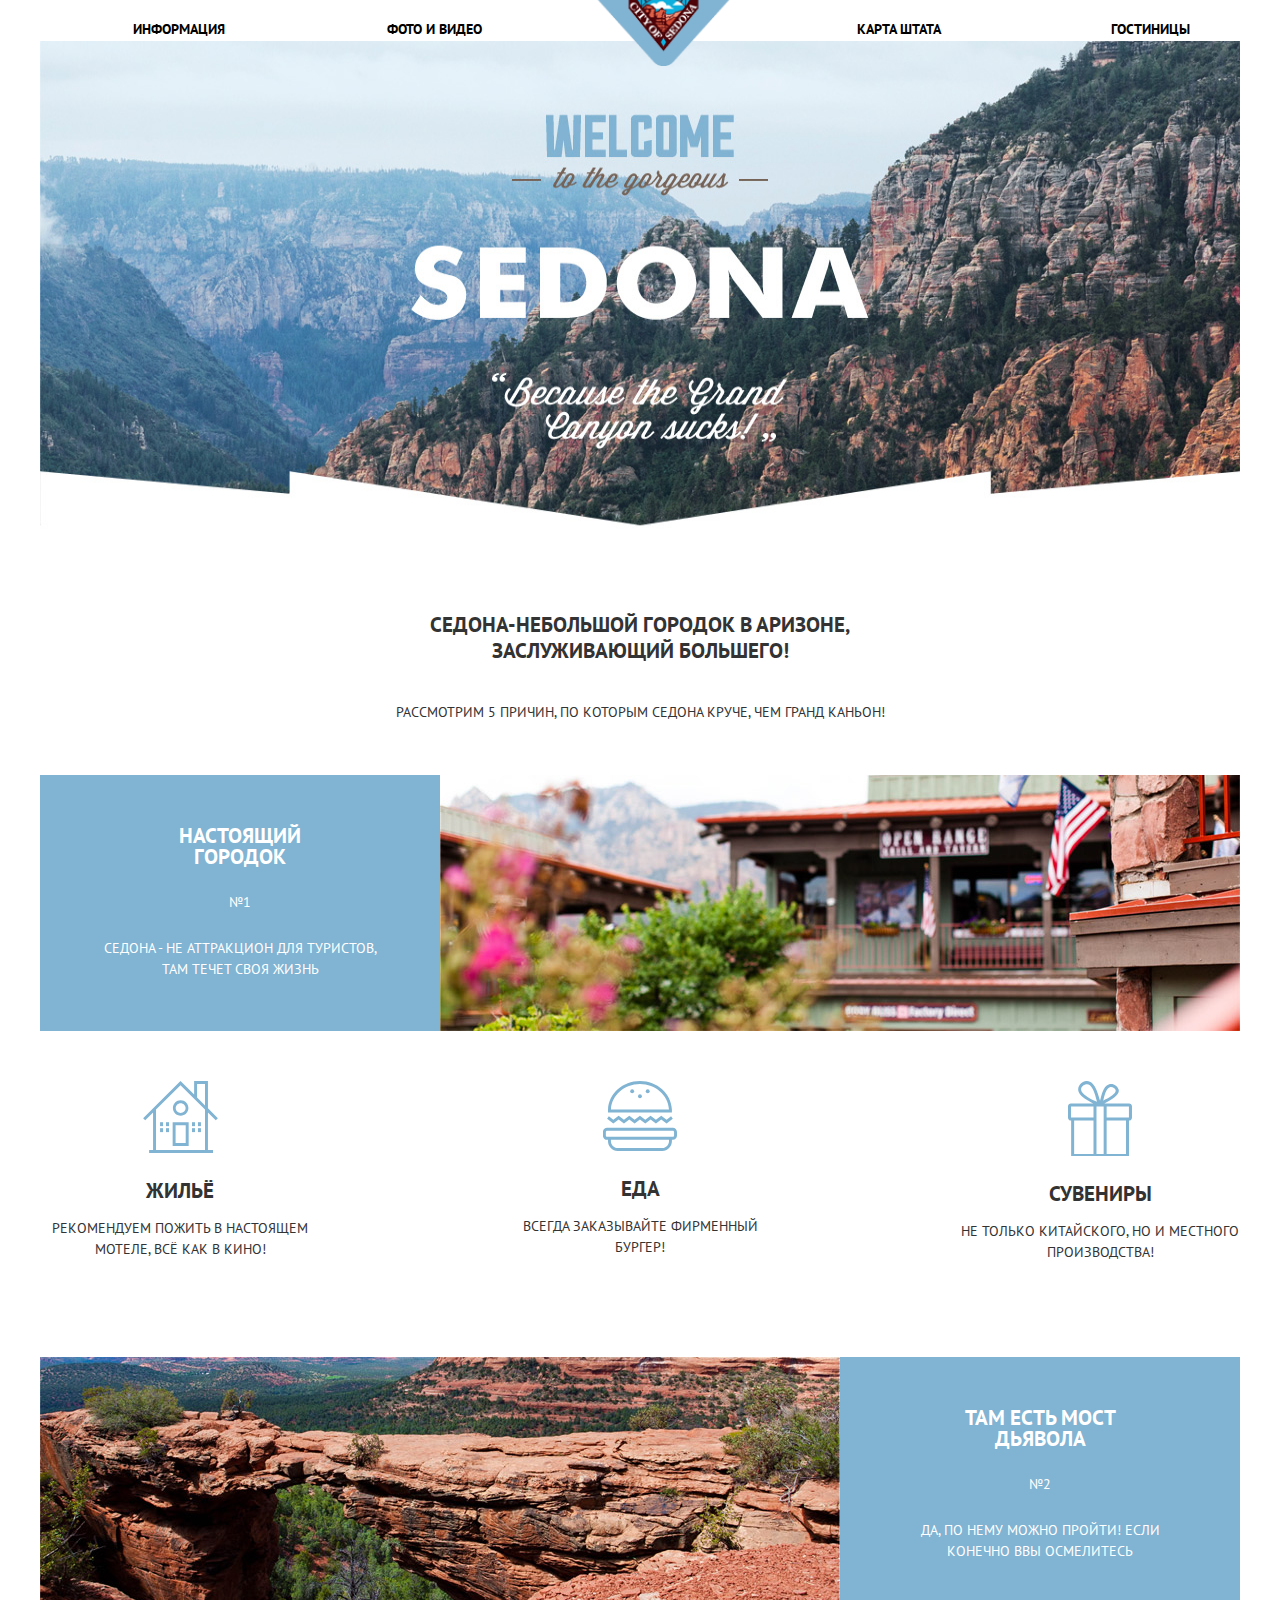
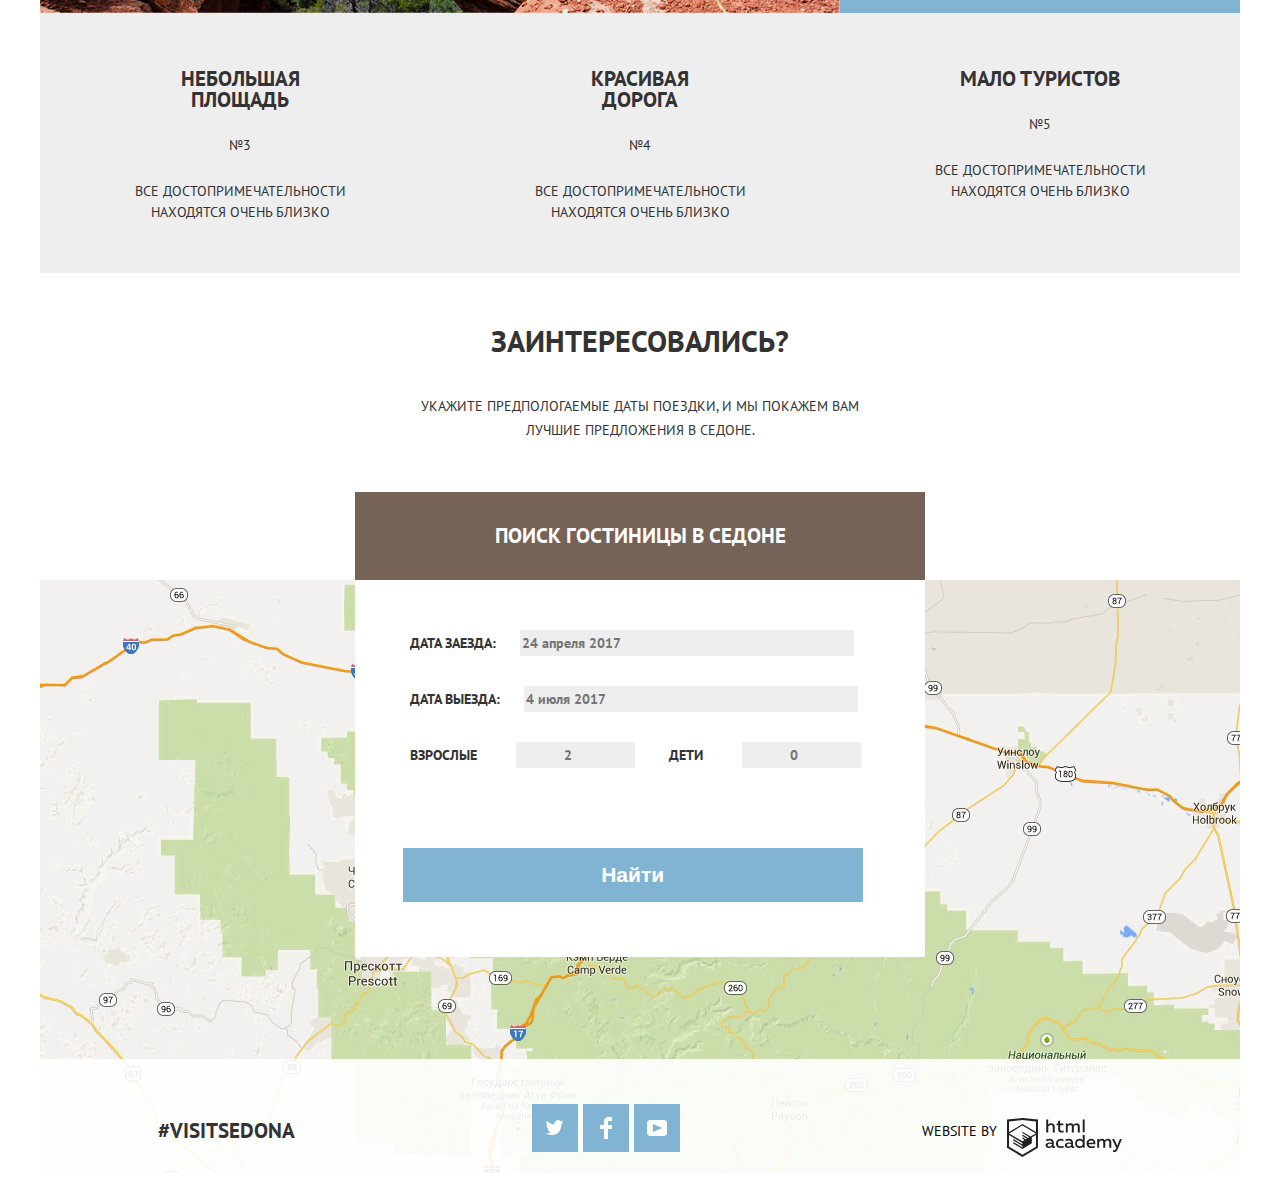
==== commit dce17189: "Sedona Decor 80% READY" ====
--- a/Sedona/index.html
+++ b/Sedona/index.html
@@ -146,7 +146,8 @@
         <span>Website by</span>
         <a href= "#"><img src= "img/htmllogo.svg" width= "115" height="40" alt= "Логотип HTMLACADEMY"></a>
       </p>
+
     </footer>
-        </div>
+                </div>
   </body>
 </html>
--- a/Sedona/css/style.css
+++ b/Sedona/css/style.css
@@ -8,9 +8,15 @@
   visibility: hidden;
 }
 
+img{
+  max-width: 100%;
+  height: auto;
+}
+
 body{
   margin: 0;
   padding: 0;
+  position: relative;
 
 
   text-transform: uppercase;
@@ -38,8 +44,14 @@
 
 .main-header .container{
   margin-top: 17px;
-}
-
+  position: relative;
+}
+
+.main-logo{
+  position: absolute;
+  left: 46%;
+  top: -100%;
+}
 
 .site-navigate{
   display: flex;
@@ -52,7 +64,6 @@
 .site-navigate li{
   display: flex;
   width: 110px;
-  margin-right: 130px;
 }
 
 .site-navigate li:nth-child(1){
@@ -67,13 +78,14 @@
 
 .site-navigate li:nth-child(3){
   order: 2;
-  margin-right: 110px;
-  margin-left: 0px;
+  margin-right: 360px;
+  margin-left: 144px;
 }
 
 .site-navigate li:nth-child(4){
   order: 3;
-  margin-right: 110px;
+  margin-right: 144px;
+
 
 }
 
@@ -225,6 +237,7 @@
 }
 
 .booking .container{
+  position: relative;
 }
 
 .booking b{
@@ -250,6 +263,7 @@
 }
 
 .booking-button{
+  position: relative;
   margin: 0 auto;
   display: block;
   width: 570px;
@@ -266,6 +280,10 @@
 }
 
 .booking-form{
+  background-color: white;
+  position: absolute;
+  top: 100%;
+  left: 26.22%;
   width: 570px;
   margin: 0 auto;
   margin-bottom: 0;
@@ -334,12 +352,25 @@
   text-decoration: none;
 }
 
-.main-footer{
+.inner-footer{
+  width: 1200px;
   display: flex;
   justify-content: space-around;
   padding-top: 45px;
   line-height: 26px;
-  background-color: rgba(255,255,255,0.9);
+ background-color: rgba(255,255,255,0.9);
+}
+
+.main-footer{
+  width: 1200px;
+  position: absolute;
+  bottom: 0;
+  display: flex;
+  justify-content: space-around;
+  padding-top: 45px;
+  line-height: 26px;
+ background-color: rgba(255,255,255,0.9);
+
 }
 
 .Heshtag{
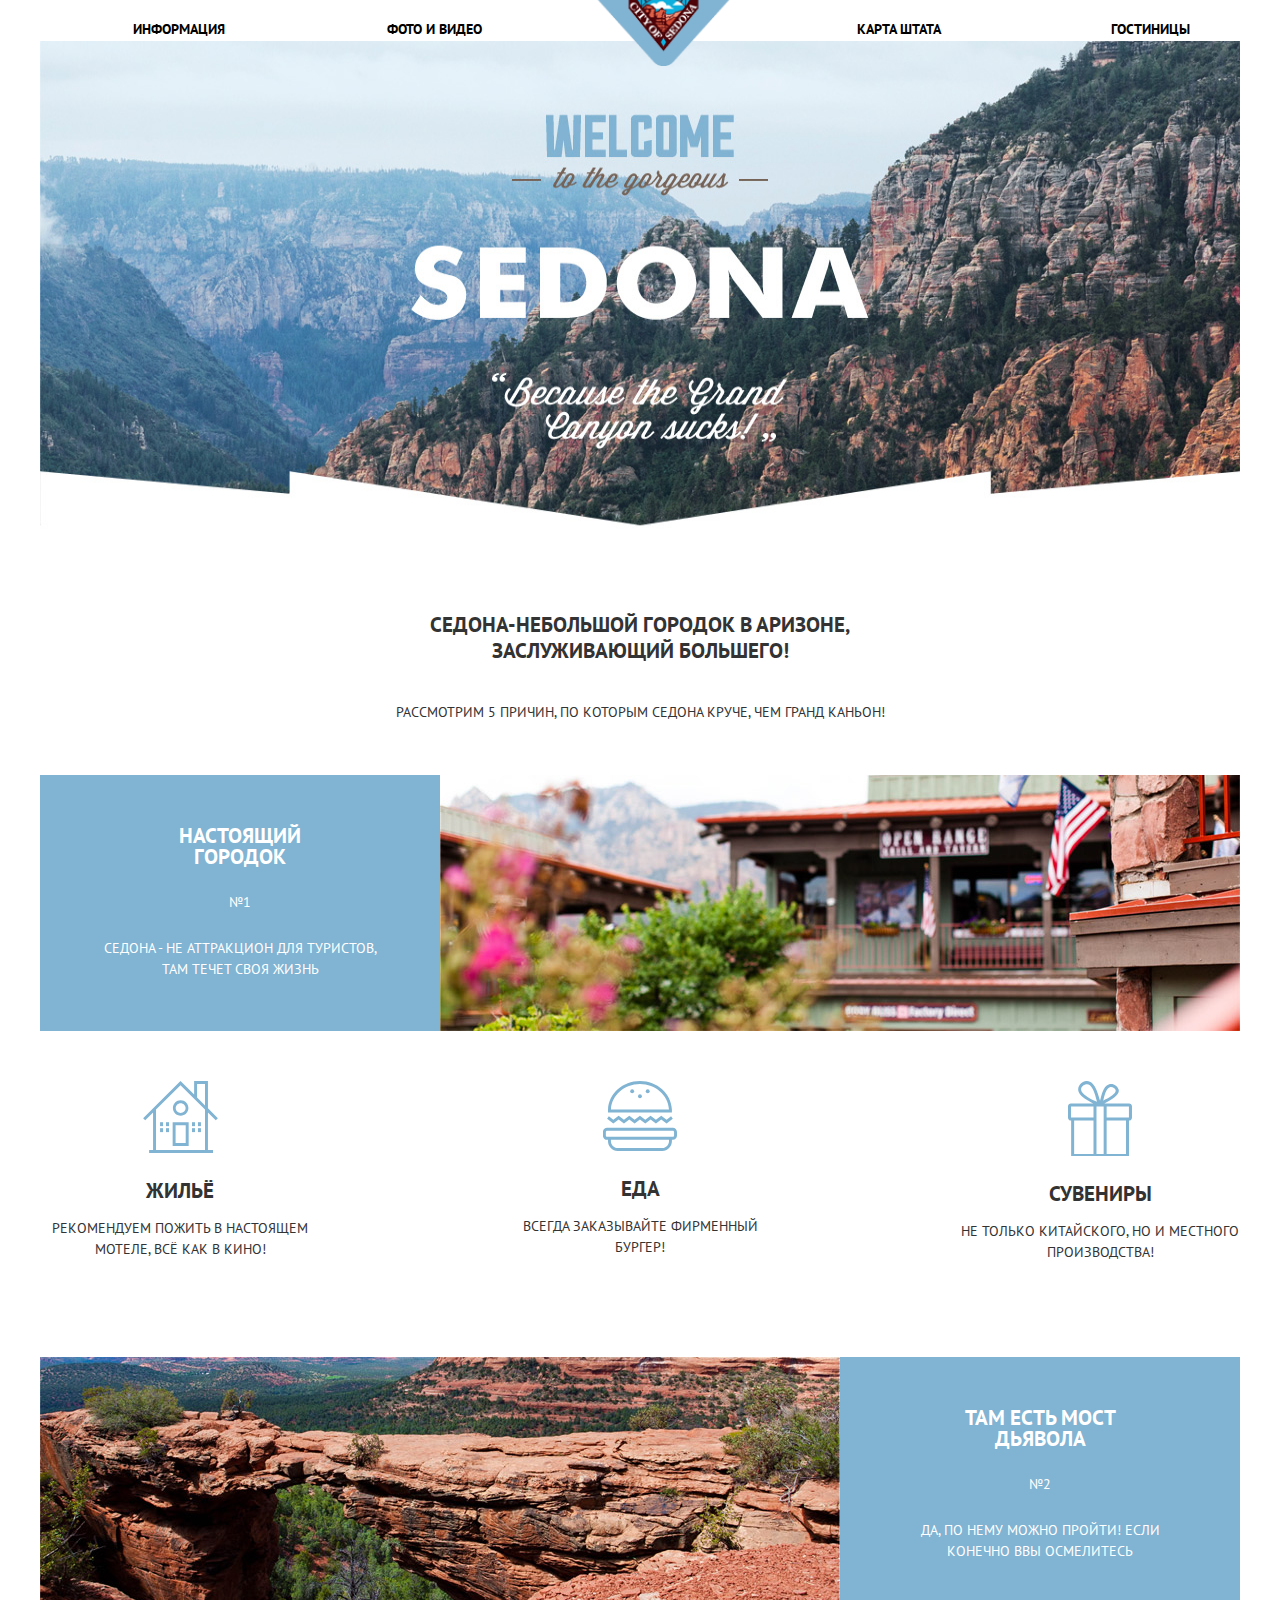
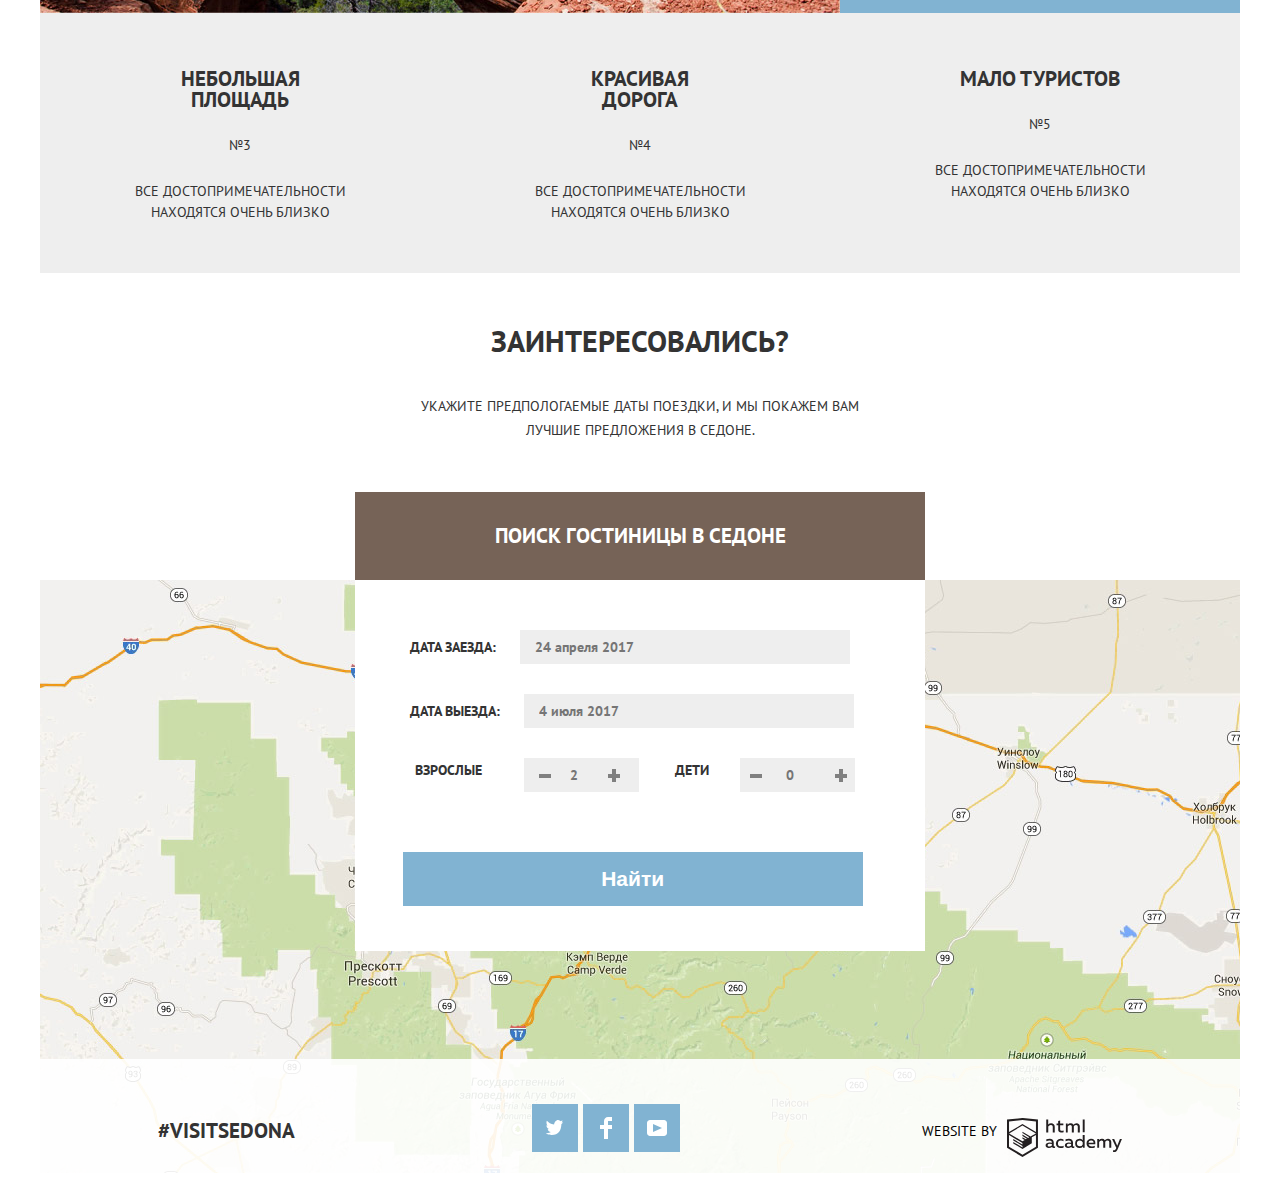
==== commit 6639a269: "Ready 90%" ====
--- a/Sedona/index.html
+++ b/Sedona/index.html
@@ -15,7 +15,7 @@
           <li><a href= "#">Информация</a></li>
           <li><a href= "#">Фото и видео</a></li>
           <li><a href= "#">Карта штата</a></li>
-          <li><a href= "#">Гостиницы</a></li>
+          <li><a href= "hotels.html">Гостиницы</a></li>
         </ul>
       </nav>
     </div>
@@ -115,7 +115,7 @@
               <label for= "adult">Взрослые</label>
               <span class= "plus"></span>
               <input type= "number" id= "adult" name="adult" value="" placeholder="2">
-              <span class= "minus"></span>
+              <span class= "minus minus-min"></span>
             </p>
             <p>
               <label for= "child">Дети</label>
--- a/Sedona/css/style.css
+++ b/Sedona/css/style.css
@@ -302,10 +302,14 @@
 .booking-form input[type="text"]{
     width: 330px;
     margin-left: 20px;
+    padding-top: 5px;
+    padding-bottom: 5px;
+    padding-left: 15px;
 }
 
 
 .booking-form input{
+  box-sizing: border-box;
   font: inherit;
   background-color: #eeeeee;
   border: 0;
@@ -313,32 +317,95 @@
 
 
 .guests{
-  width: 460px;
+  width: 450px;
   display: flex;
   margin: 0 auto;
 }
 
 .guests input{
+  position: relative;
   width: 115px;
   text-align: center;
-  margin-left: 35px;
-}
+  margin-left:  42px;
+  padding-top: 5px;
+  padding-bottom: 5px;
+}
+
+.guests p:nth-child(1) input{
+  margin-right: 10px;
+}
+
+.guests p:nth-child(2) input{
+  margin-left: 20px;
+}
+
+.guests input::before{}
 
 .guests p:nth-child(2){
-  padding-left: 29px;
+  margin-left: 30px;
 }
 
 .guests p{
+  display: flex;
   box-sizing: border-box;
   width: 230px;
 }
 
+.plus{
+  position: relative;
+  width: 11px;
+  height: 11px;
+}
+
+.plus::before{
+  content: "";
+  z-index: 2;
+  position: absolute;
+  width: 4px;
+  height: 13px;
+  background-color: grey;
+
+  left:130px;
+  top:11px;
+}
+
+.plus::after{
+  content: "";
+  z-index: 2;
+  position: absolute;
+  width: 12px;
+  height: 4px;
+  background-color: grey;
+
+  left:126px;
+  top:16px;
+}
+
+.minus{
+  position: relative;
+}
+
+.minus::after{
+  content: "";
+  z-index: 2;
+  position: absolute;
+  width: 12px;
+  height: 4px;
+  background-color: grey;
+
+  left:-105px;
+  top:16px;
+}
+
+.minus-min:after{
+  left:-110px;
+}
 
 .find-booking{
   width: 460px;
-  margin-top: 50px;
+  margin-top: 30px;
   margin-left: 48px;
-  margin-bottom: 55px;
+  margin-bottom: 45px;
   padding: 15px 0;
   color: white;
   font-weight: bold;
@@ -426,6 +493,7 @@
   color: white;
   background-image: url("../img/hotels/filter.jpg");
   background-repeat: no-repeat;
+  margin-top: 20px;
 
   margin-bottom: 30px;
 }
@@ -455,20 +523,143 @@
 }
 
 .real-checkbox{
-  width: 22px;
+  position: relative;
+  width: 27px;
   height: 22px;
   background-image: url("../img/hotels/checkbox-off.svg");
   order: -1;
-  margin-right: 15px;
+  margin-right: 16px;
+  background-repeat: no-repeat;
+}
+
+.additionals-item input:checked+.real-checkbox{
+  background-image: url("../img/hotels/checkbox-on.svg");
+  width: 27px;
+}
+
+.additionals-item input:checked+.real-checkbox{
+  background-image: url("../img/hotels/checkbox-on.svg");
 }
 
 .options{
-  margin-right: 325px;
+  margin-right: 205px;
+  margin-top: 15px;
 }
 
 .options h2{
   font-size: 16px;
   line-height: 21px;
+}
+
+.cost{
+  width: 330px;
+  margin-top: 15px;
+  margin-right: 60px;
+}
+
+.cost h2{
+  font-weight: bold;
+  font-size: 16px;
+  line-height: 21px;
+  margin: 0;
+  padding: 0;
+  margin-top: 15px;
+}
+
+.costs-form{
+  display: flex;
+  position: relative;
+  width: 330px;
+  border: 2px solid white;
+  margin-top: 8px;
+  margin-bottom: 18px;
+  box-sizing: border-box;
+
+}
+
+.costs-form::after{
+  content: "";
+
+  background-color: white;
+  position: absolute;
+  height: 22px;
+  width: 2px;
+
+  top: 5px;
+  left: 50%;
+
+}
+
+.costs-form p{
+  margin: 0;
+}
+
+.costs-form input{
+  box-sizing: border-box;
+  display: block;
+  border: 0;
+  margin: 0;
+  padding: 0;
+  padding-top: 9px;
+  padding-bottom: 9px;
+  padding-left: 23px;
+  padding-right: 23px;
+  width: 160px;
+  background-color: transparent;
+  color: #cecfd0;
+  text-align: center;
+}
+
+.costs-range{
+  position: relative;
+  display: flex;
+  background-color: white;
+  width: 320px;
+  height: 2px;
+
+  margin-bottom: 35px;
+}
+
+.range-min{
+  position: absolute;
+  width: 20px;
+  height: 22px;
+  background-image: url("../img/hotels/filter-button.svg");
+  cursor: pointer;
+
+    top: -10px;
+}
+
+.range-max{
+  position: absolute;
+  width: 20px;
+  height: 22px;
+  background-image: url("../img/hotels/filter-button.svg");
+  cursor: pointer;
+
+  left: 250px;
+  top: -10px;
+}
+
+.bad-line{
+  position: absolute;
+  width: 50px;
+  height: 2px;
+  background-color: #918381;
+
+  right: 0;
+}
+
+.button-form{
+  padding: 0;
+  border: 0;
+  margin-left: 88px;
+  width: 140px;
+  box-sizing: border-box;
+  border: 2px solid white;
+  background-color: transparent;
+
+  padding: 7px 35px;
 }
 
 .filter{
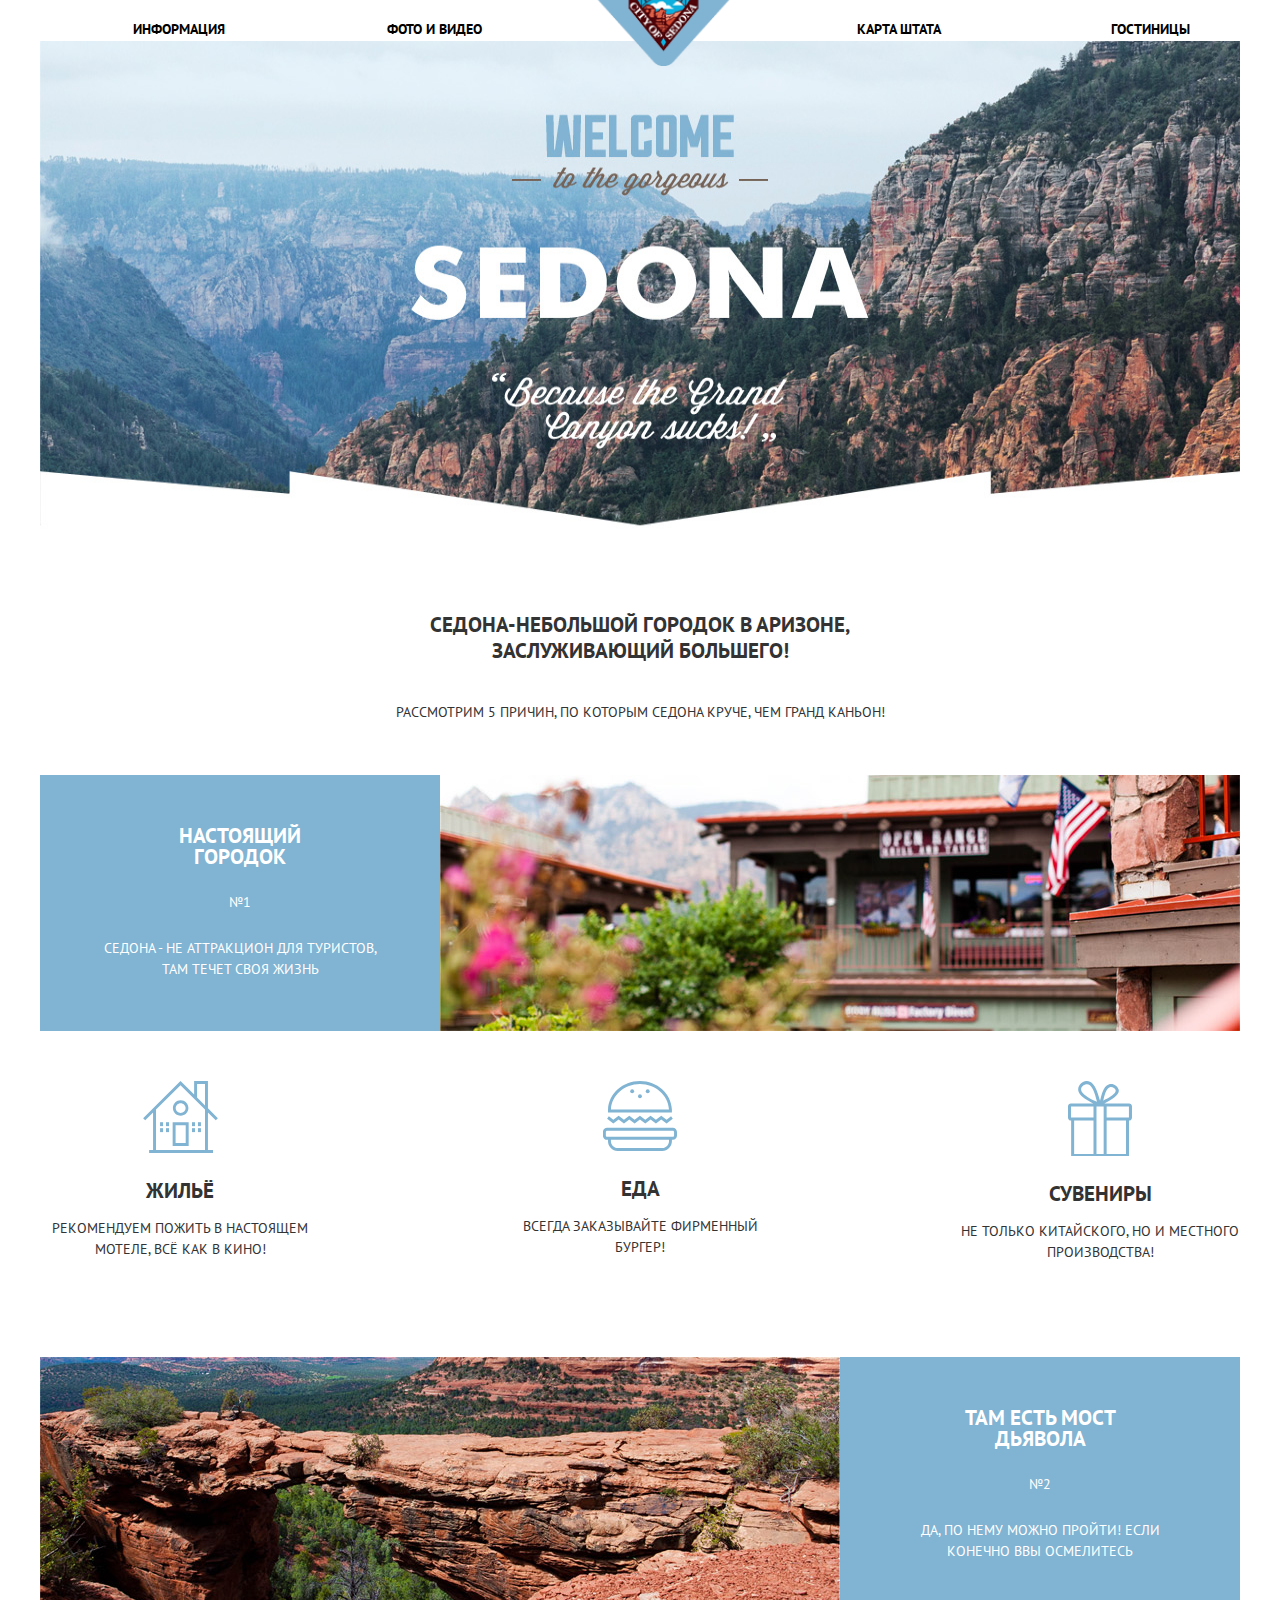
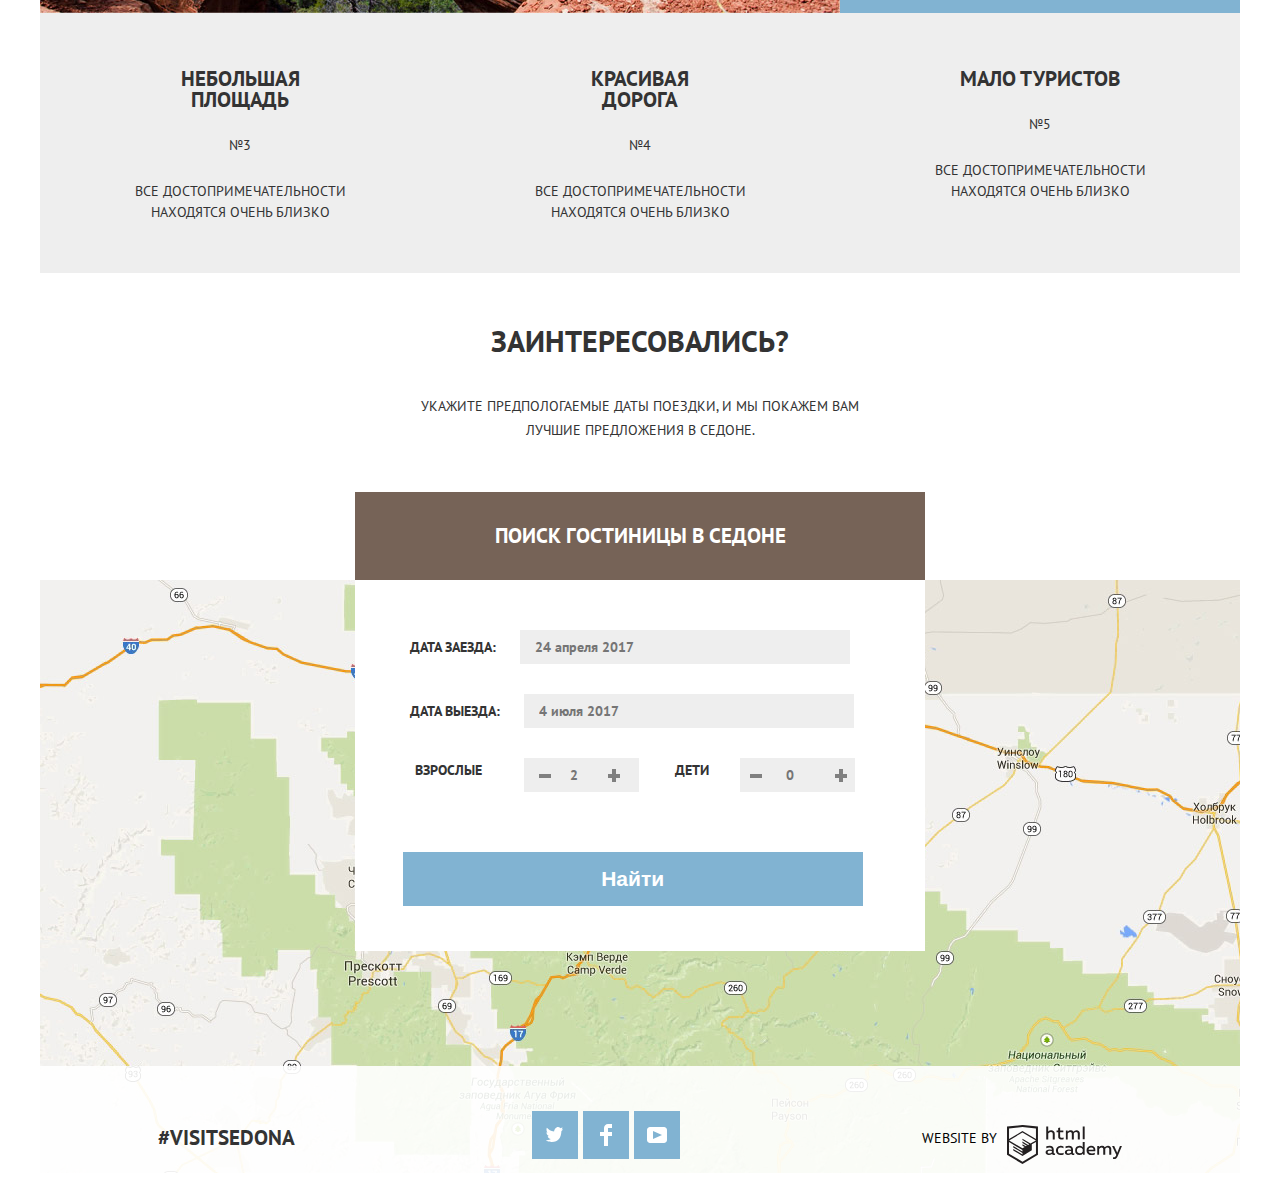
==== commit 36964800: "Modal readz interact" ====
--- a/Sedona/index.html
+++ b/Sedona/index.html
@@ -101,7 +101,7 @@
         <p>Укажите предпологаемые даты поездки, и мы покажем вам лучшие предложения в седоне.</p>
         <a href= "#" class= "booking-button">Поиск Гостиницы в Седоне</a>
       </div>
-        <form method= "post" action= "https://echo.htmlacademy.ru" class= "booking-form">
+        <form method= "post" action= "https://echo.htmlacademy.ru" class= "booking-form show">
           <p>
             <label for= "checkin">Дата заезда:</label>
             <input type= "text" id= "checkin" name="checkin" value="" placeholder="24 апреля 2017">
@@ -128,8 +128,9 @@
         </form>
       </div>
     </section>
-    <div class= "container">
+    <div class= "container mapping">
       <img src= "img/index/map.jpg" class= "map" width="1200" height="600" alt="Карта">
+      <iframe class= "real-map" src="https://www.google.com/maps/embed?pb=!1m18!1m12!1m3!1d3273.656161635991!2d-111.79587243537624!3d34.864865980634114!2m3!1f0!2f0!3f0!3m2!1i1024!2i768!4f13.1!3m3!1m2!1s0x872da132f942b00d%3A0x5548c523fa6c8efd!2z0KHQtdC00L7QvdCwLCDQkNGA0LjQt9C-0L3QsCA4NjMzNiwg0KHQqNCQ!5e0!3m2!1sru!2sru!4v1597157559024!5m2!1sru!2sru" width="1200" height="600" frameborder="0" style="border:0;" allowfullscreen="" aria-hidden="false" tabindex="0"></iframe>
     </div>
     </main>
           <div class= "container">
@@ -150,4 +151,5 @@
     </footer>
                 </div>
   </body>
+  <script src= "js/script.js"></script>
 </html>
--- a/Sedona/css/style.css
+++ b/Sedona/css/style.css
@@ -280,6 +280,7 @@
 }
 
 .booking-form{
+  display: none;
   background-color: white;
   position: absolute;
   top: 100%;
@@ -437,6 +438,7 @@
   padding-top: 45px;
   line-height: 26px;
  background-color: rgba(255,255,255,0.9);
+ z-index: 3;
 
 }
 
@@ -824,3 +826,28 @@
 .starts-4{
   width: 72px;
 }
+
+.map{
+  z-index: -1;
+  position: absolute;
+}
+
+@keyframes ople {
+
+0% {opacity: 0.1;}
+25% {opacity: 0.35;}
+60% {opacity: 0.7;}
+100% {opacity: 1;}
+
+}
+.show{
+  display: block;
+
+  animation-name: ople;
+  animation-duration: 0.8s;
+  z-index: 2;
+}
+
+.mapping{
+  min-height: 600px;
+}
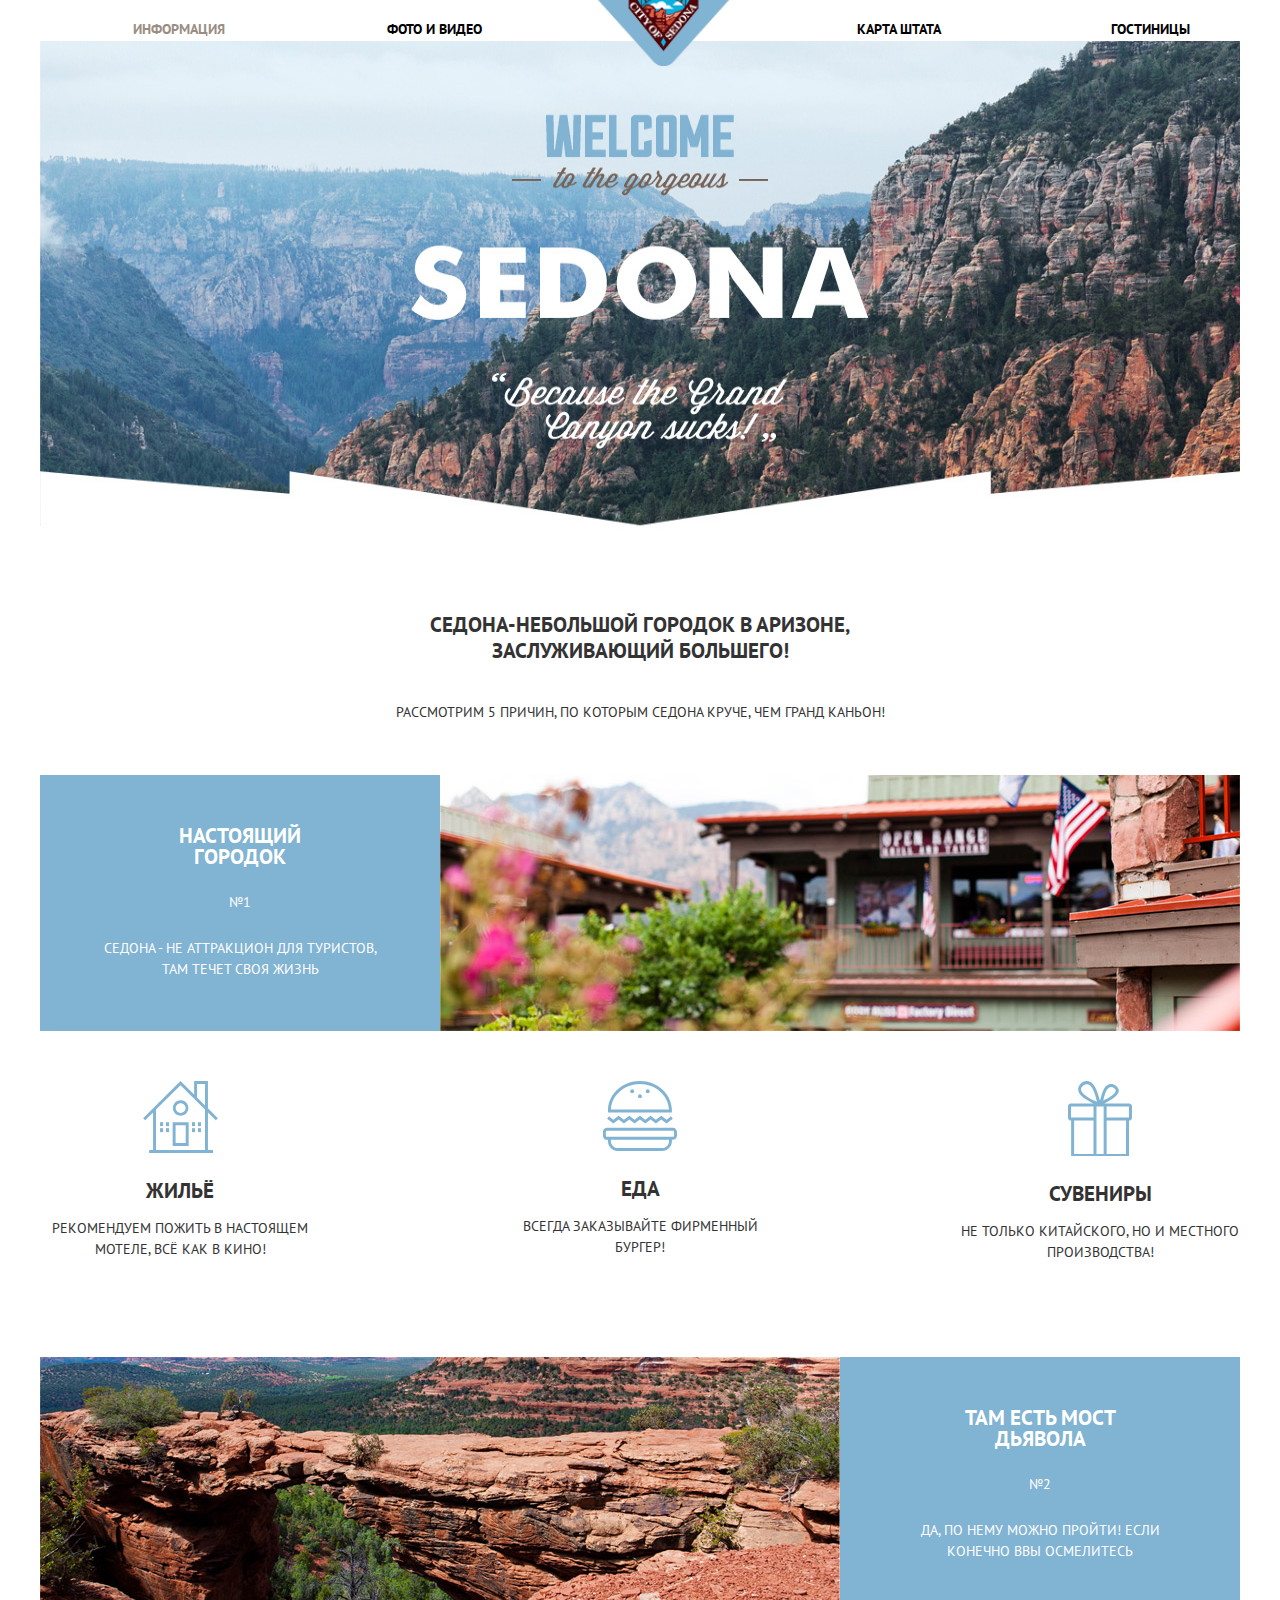
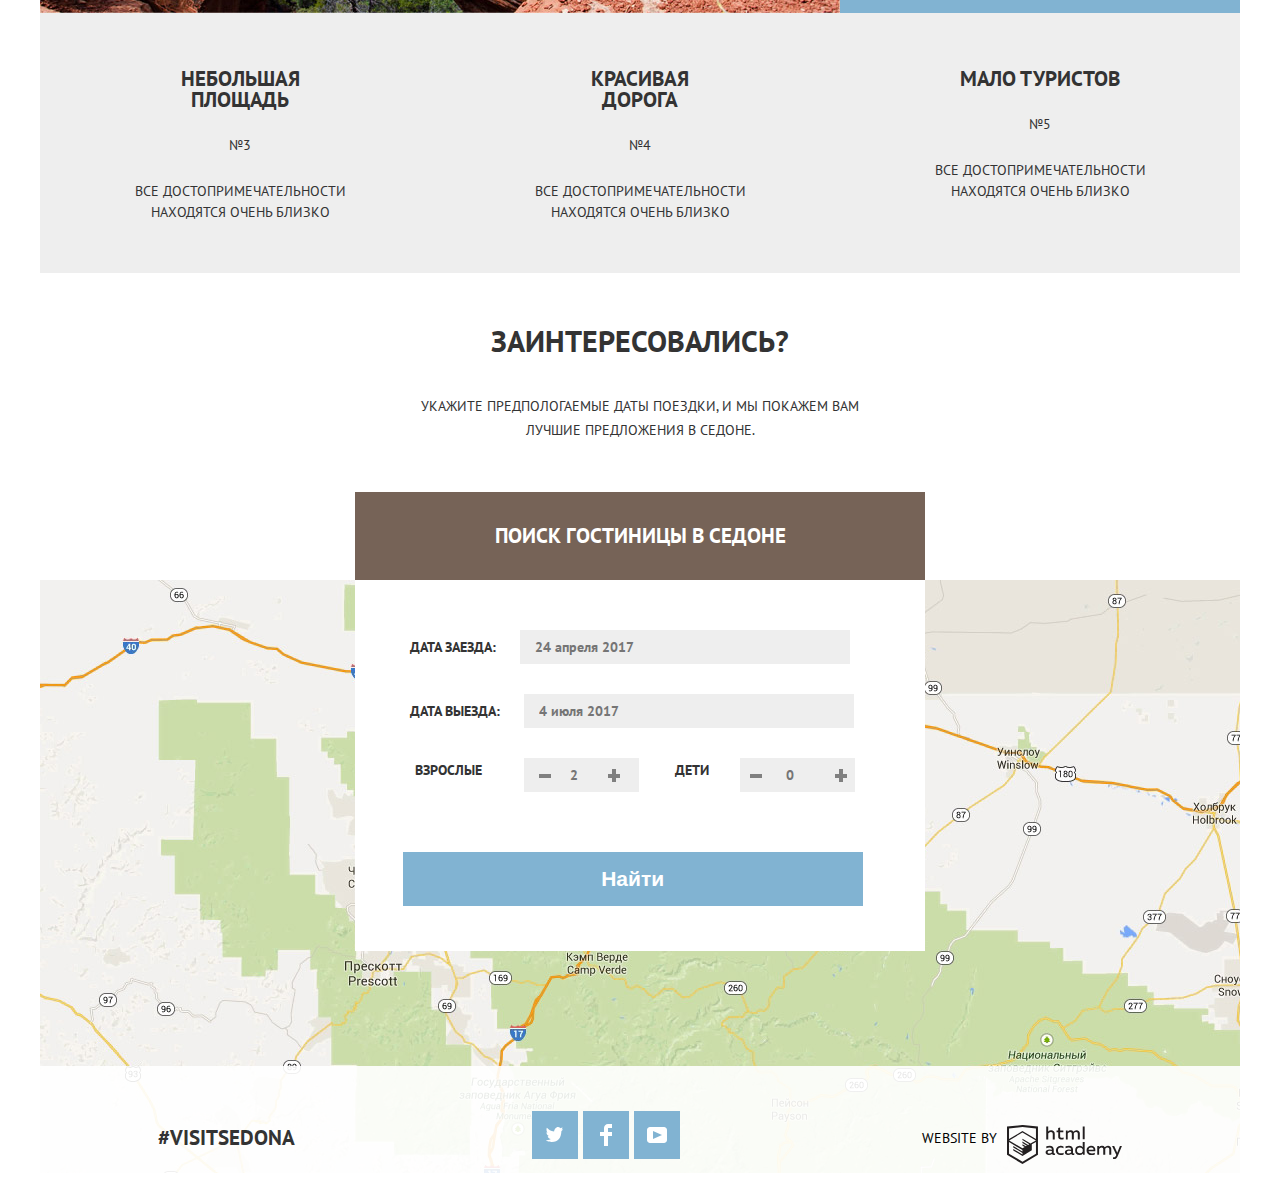
==== commit 792504db: "Final Etap" ====
--- a/Sedona/index.html
+++ b/Sedona/index.html
@@ -12,7 +12,7 @@
       <nav class= "main-nav">
         <ul class= "site-navigate">
           <li class="main-logo"><a href= "#" ><img src= "img/logo.png" width="144" height="51" alt= "Логотип Седоны"></a></li>
-          <li><a href= "#">Информация</a></li>
+          <li><a href= "#" class= "active-nav">Информация</a></li>
           <li><a href= "#">Фото и видео</a></li>
           <li><a href= "#">Карта штата</a></li>
           <li><a href= "hotels.html">Гостиницы</a></li>
@@ -124,7 +124,7 @@
               <span class= "minus"></span>
             </p>
           </div>
-          <button type= "submit" class= "button find-booking">Найти</button>
+          <button type= "submit" class= "find-booking">Найти</button>
         </form>
       </div>
     </section>
--- a/Sedona/css/style.css
+++ b/Sedona/css/style.css
@@ -66,6 +66,8 @@
   width: 110px;
 }
 
+
+
 .site-navigate li:nth-child(1){
   width:144px;
   order: 3;
@@ -100,6 +102,19 @@
   font-weight: 700;
   line-height: 24px;
   text-decoration: none;
+}
+
+
+.site-navigate a:hover{
+  color: #81b3d2;
+}
+
+.site-navigate a:active{
+  color:#b2b2b2;
+}
+
+.site-navigate .active-nav{
+  color: #9b8d84;
 }
 
 .main-img{
@@ -279,6 +294,12 @@
   text-decoration: none;
 }
 
+.booking-button:hover{
+  background-color: #604e43;
+}
+
+
+
 .booking-form{
   display: none;
   background-color: white;
@@ -316,6 +337,9 @@
   border: 0;
 }
 
+.booking-form input:focus{
+  background-color: white;
+}
 
 .guests{
   width: 450px;
@@ -359,6 +383,10 @@
 }
 
 .plus::before{
+  background-color: #000000;
+}
+
+.plus::before{
   content: "";
   z-index: 2;
   position: absolute;
@@ -403,6 +431,7 @@
 }
 
 .find-booking{
+  display: block;
   width: 460px;
   margin-top: 30px;
   margin-left: 48px;
@@ -467,6 +496,10 @@
 
 }
 
+.social-button:hover{
+  background-color: #5496bd;
+}
+
 .social-button-tw{
   background-image: url("../img/index/twitter.svg");
   background-repeat: no-repeat;
@@ -579,6 +612,10 @@
 
 }
 
+.costs-form input::placeholder{
+  color:white;
+}
+
 .costs-form::after{
   content: "";
 
@@ -632,6 +669,17 @@
     top: -10px;
 }
 
+.range-min:hover{
+  box-shadow: 0 0 5px rgba(255,255,255,0.6);
+  border-radius: 50%;
+}
+
+.range-max:hover{
+  box-shadow: 0 0 5px rgba(255,255,255,0.6);
+  border-radius: 50%;
+}
+
+
 .range-max{
   position: absolute;
   width: 20px;
@@ -664,6 +712,11 @@
   padding: 7px 35px;
 }
 
+.button-form:hover{
+  background-color: white;
+  color:black;
+}
+
 .filter{
   display:flex;
   font-size: 12px;
@@ -695,6 +748,14 @@
   color: #e6e6e6;
 }
 
+.filter-options a:hover{
+  color: #b3d1e4;
+}
+
+.filter-options a:active{
+  color:#666666;
+}
+
 .filter-options .active-option{
   color: #81b3d2;
   text-decoration: none;
@@ -721,16 +782,25 @@
   height: 10px;
 }
 
+.filter-button:hover polyline{
+  fill: #231f20;
+}
+
+.filter-button:active polyline{
+  fill: #a3c7de;
+}
+
+
+
+
 .filter-up{
-  background-image: url("../img/hotels/up.svg");
+    margin-left: 12px;
   background-color: white;
 }
 
 .filter-down{
 
-  background-image: url("../img/hotels/down.svg");
   background-color: white;
-  margin-left: 12px;
 
 }
 
@@ -756,6 +826,10 @@
   padding: 0;
   font-size:21px;
   line-height: 26px;
+}
+
+.hotel h3:hover{
+  color: #81b3d2;
 }
 
 .hotel-about p{
@@ -782,6 +856,8 @@
   text-decoration: none;
   color: white;
   vertical-align: middle;
+  padding-top: 5px;
+  padding-bottom: 5px;
 }
 
 .button-blue{
@@ -792,12 +868,20 @@
   margin-right: 5px;
 }
 
+.button-blue:hover{
+  background-color: #669ec0;
+}
+
 .button-brown{
   width: 140px;
   padding: 2px,0;
   padding-left: 16px;
   padding-right: 16px;
   background-color: #766357
+}
+
+.button-brown:hover{
+  background-color: #604e43;
 }
 
 .rate{
